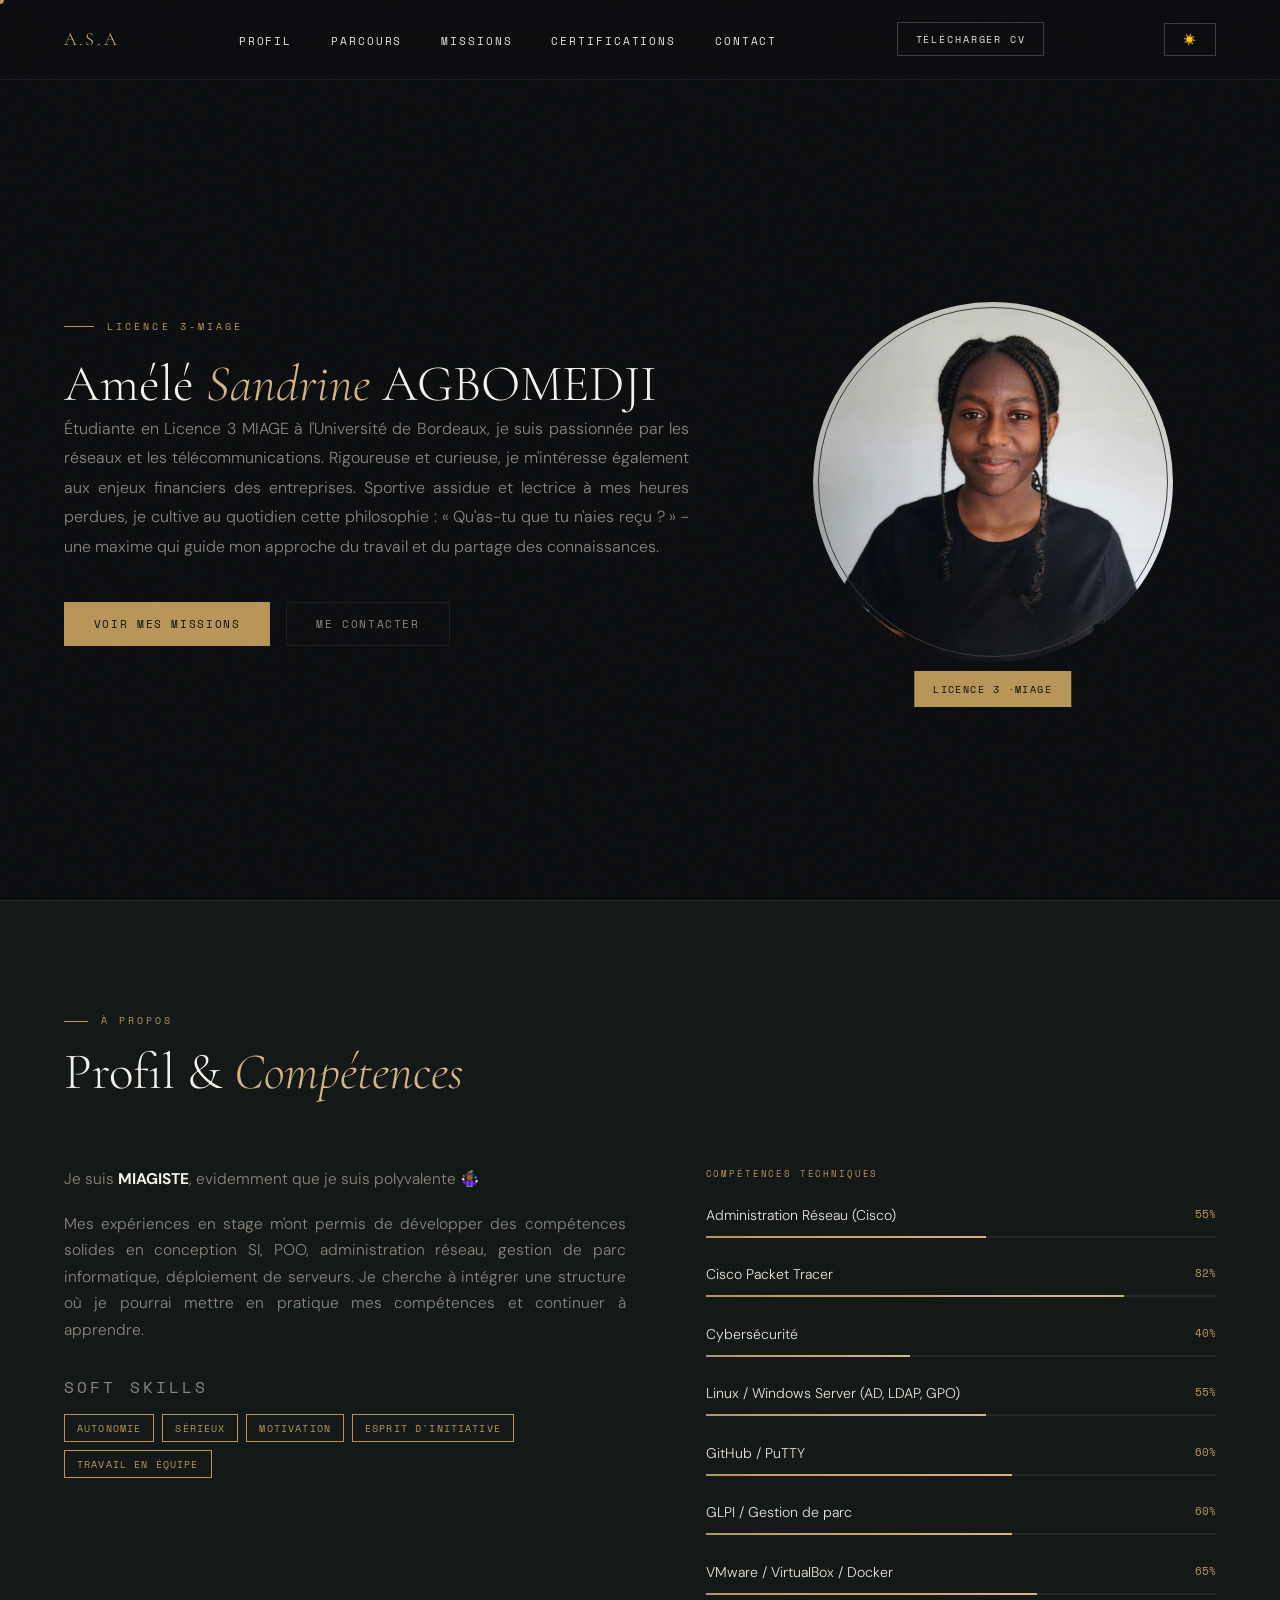
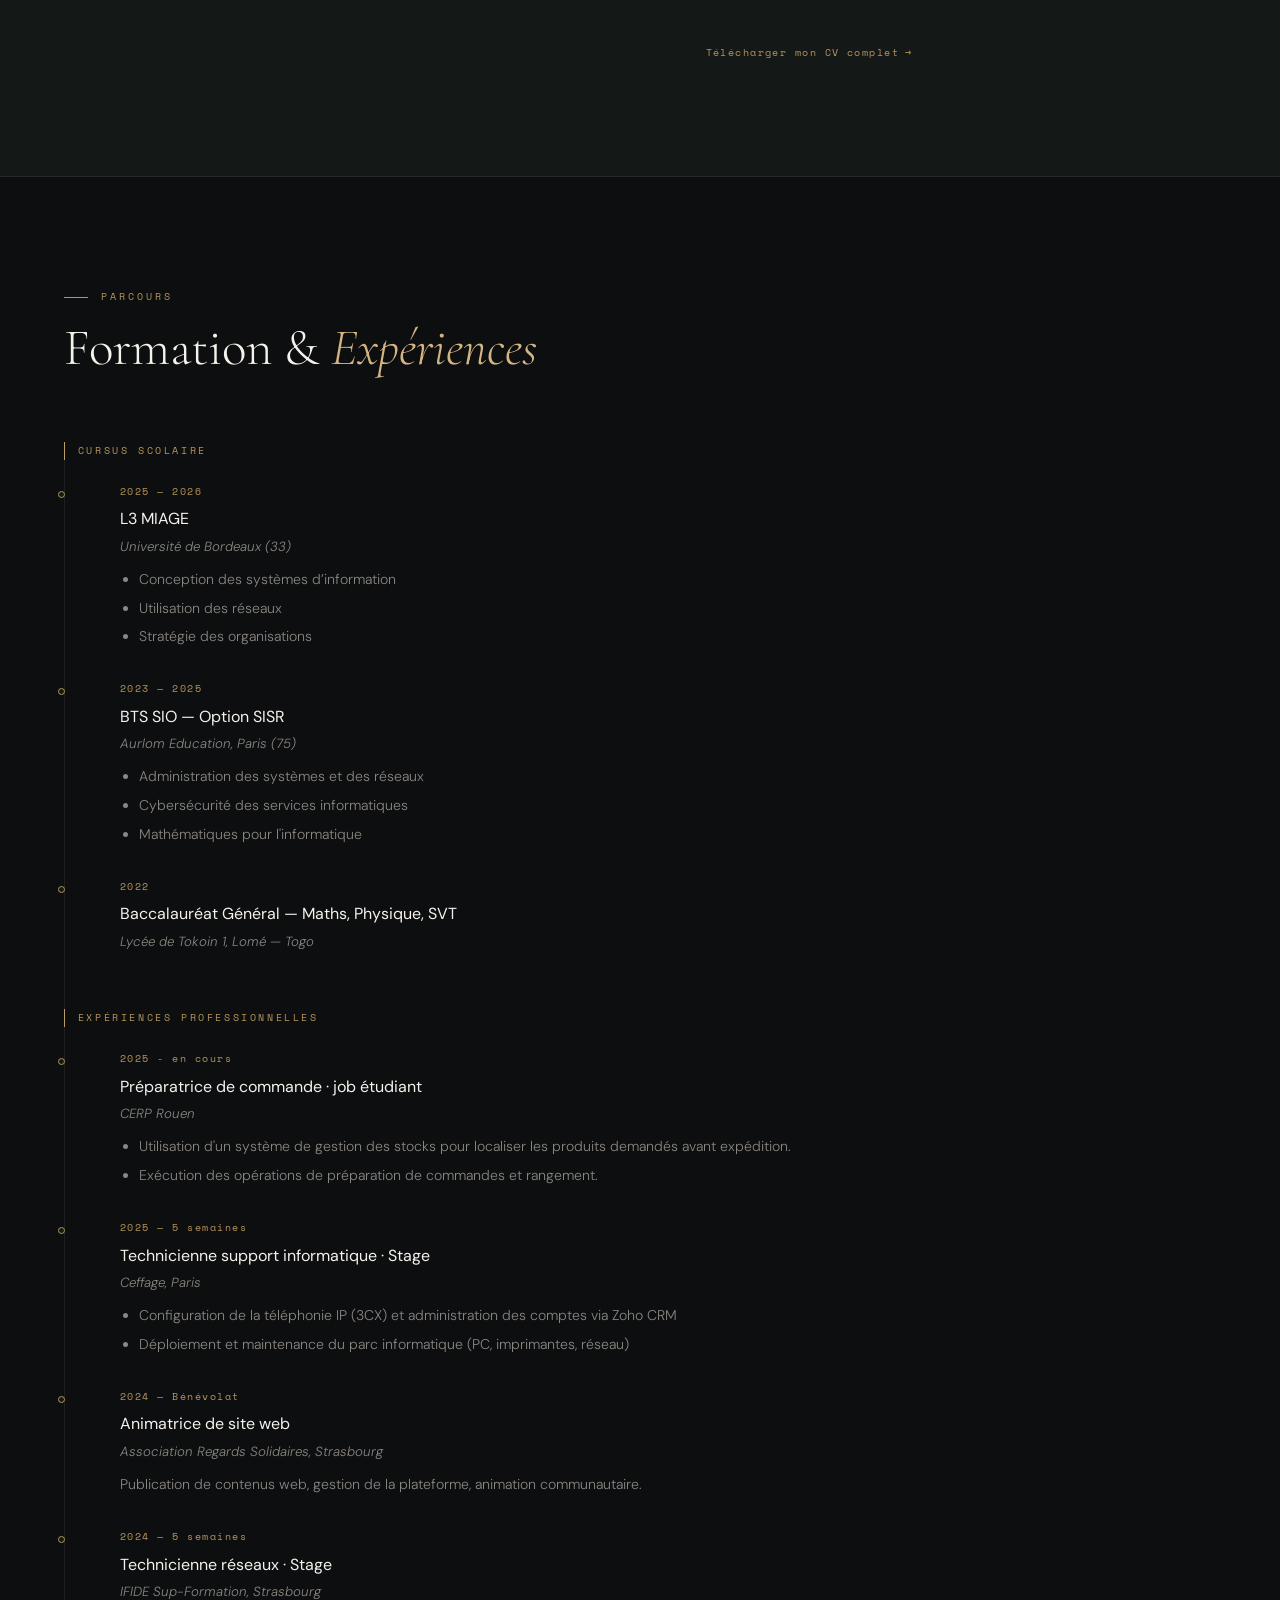
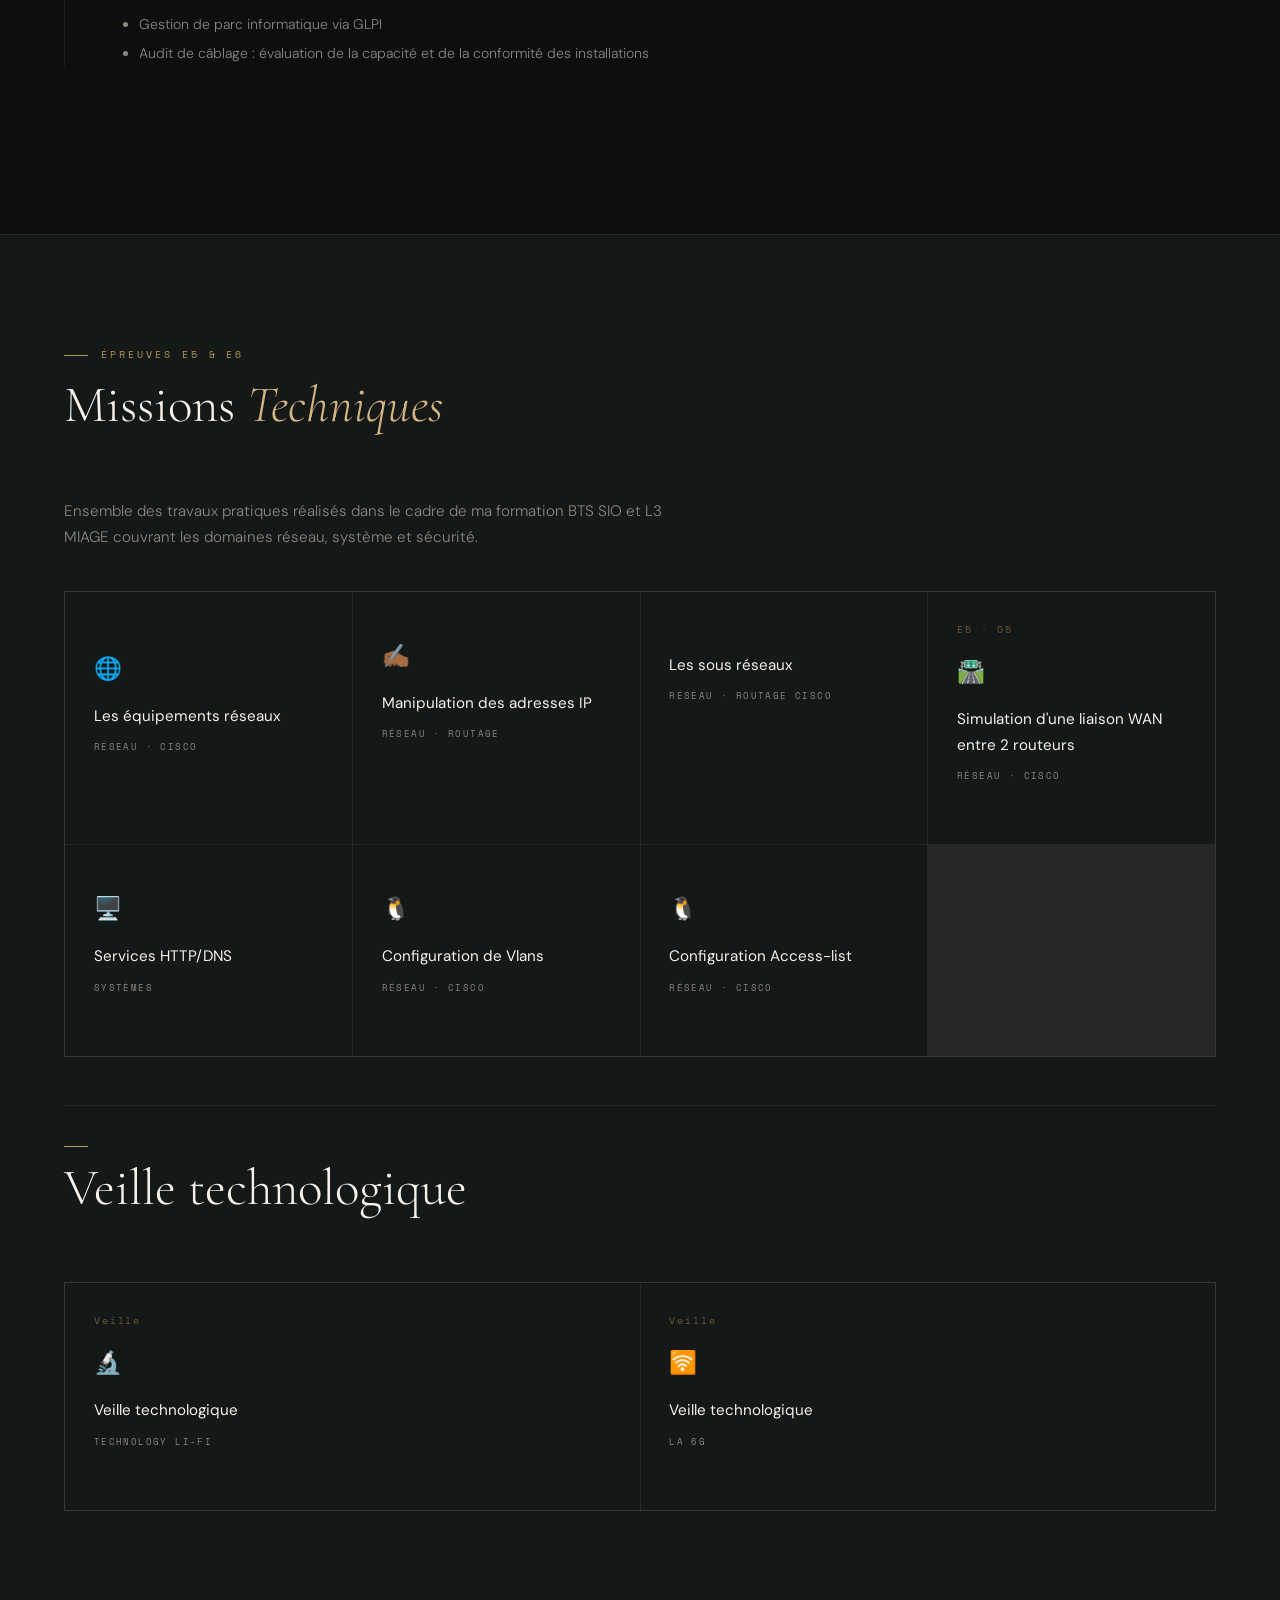
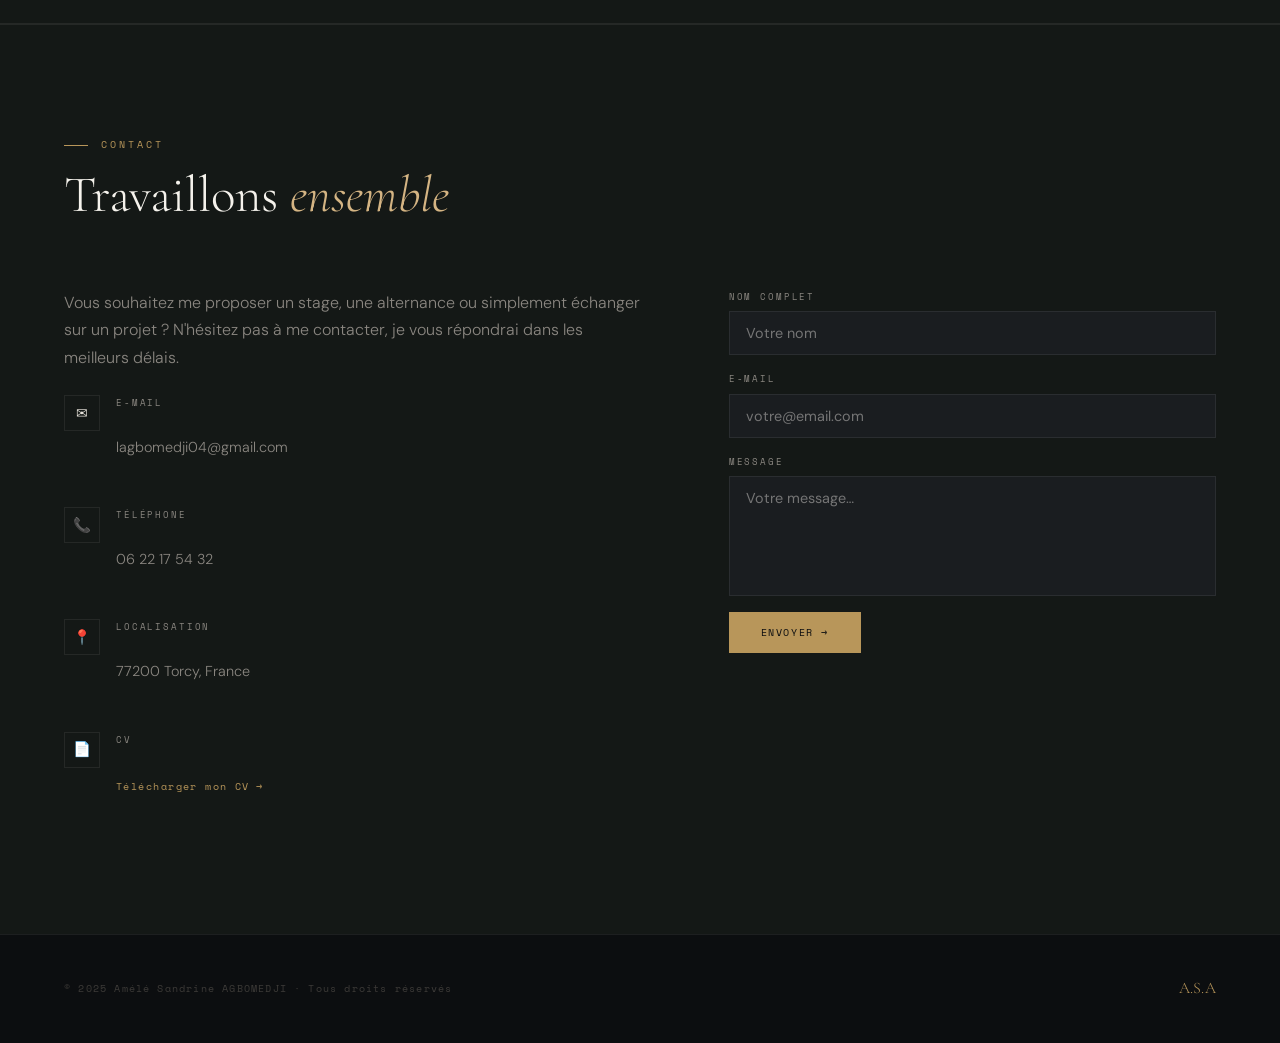
==== index.html @ 653a9ec5 "c'est presque prêt" ====
<!DOCTYPE html>
<html lang="fr">
<head>
  <meta charset="UTF-8" />
  <meta name="viewport" content="width=device-width, initial-scale=1.0"/>
  <title>Amélé Sandrine AGBOMEDJI — Portfolio Licence 3</title>
  <link rel="preconnect" href="https://fonts.googleapis.com">
  <link href="https://fonts.googleapis.com/css2?family=Cormorant+Garamond:ital,wght@0,300;0,400;0,600;1,300&family=DM+Sans:wght@300;400;500&family=Space+Mono:wght@400;700&display=swap" rel="stylesheet">
  <link rel="stylesheet" href="Portfolio Sandrine.css" />
</head>
<body>
  <div class="bg-noise"></div>
  <div class="cursor" id="cursor"></div>

  <nav>
    <a href="#hero" class="nav-logo">A.S.A</a>
    <ul class="nav-links">
      <li><a href="#about">Profil</a></li>
      <li><a href="#parcours">Parcours</a></li>
      <li><a href="#missions">Missions</a></li>
      <li><a href="#certifications">Certifications</a></li>
      <li><a href="#contact">Contact</a></li>
    </ul>
    <a href="cv.pdf" class="nav-cv" target="_blank">Télécharger CV</a>
    <button class="theme-toggle" id="themeToggle" aria-label="Changer de thème">☀️</button>
    <button class="hamburger" id="hamburger" aria-label="Menu">
      <span></span><span></span><span></span>
    </button>
  </nav>

  <div class="mobile-nav" id="mobileNav">
    <a href="#about" onclick="closeMobile()">Profil</a>
    <a href="#parcours" onclick="closeMobile()">Parcours</a>
    <a href="#missions" onclick="closeMobile()">Missions</a>
    <a href="#certifications" onclick="closeMobile()">Certifications</a>
    <a href="#contact" onclick="closeMobile()">Contact</a>
    <a href="cv.pdf" target="_blank">CV ↗</a>
  </div>

  <section id="hero">
    <div class="hero-grid">
      <div>
        <p class="hero-eyebrow">Licence 3-MIAGE</p>
        <h2>Amélé <em> Sandrine </em> AGBOMEDJI</h2>
        <p class="hero-desc">
          Étudiante en Licence 3 MIAGE à l'Université de Bordeaux, je suis passionnée par les réseaux et les télécommunications. Rigoureuse et curieuse, je m'intéresse également aux enjeux financiers des entreprises. Sportive assidue et lectrice à mes heures perdues, je cultive au quotidien cette philosophie : « Qu'as-tu que tu n'aies reçu ? » - une maxime qui guide mon approche du travail et du partage des connaissances.
        <div class="hero-ctas">
          <a href="#missions" class="btn-primary">Voir mes missions</a>
          <a href="#contact" class="btn-outline">Me contacter</a>
        </div>
      </div>
      <div class="hero-visual">
        <div class="hero-avatar-wrap">
          <div class="hero-avatar-border"></div>
          <div class="hero-avatar-bg">
            <img src="images\ph_S.jpg" alt="Sandrine AGBOMEDJI"
              style="width:100%;height:100%;object-fit:cover;object-position:center;position:absolute;inset: 0px;"
              onerror="this.style.display='none'" />
            <span class="initials-large"> </span>
          </div>
          <span class="hero-badge">Licence 3 ·MIAGE</span>
        </div>
        <div class="hero-deco"></div>
      </div>
    </div>
  </section>

  <section id="about">
    <div class="section-inner">
      <div class="section-header reveal">
        <p class="section-tag">À propos</p>
        <h2>Profil &amp; <em>Compétences</em></h2>
      </div>
      <div class="about-grid">
        <div class="about-text reveal">
          <p>Je suis <strong style="color:var(--white)">MIAGISTE</strong>, evidemment que je suis polyvalente 🤹🏾‍♀️</p>
          <p>Mes expériences en stage m'ont permis de développer des compétences solides en conception SI, POO, administration réseau, gestion de parc informatique, déploiement de serveurs. Je cherche à intégrer une structure où je pourrai mettre en pratique mes compétences et continuer à apprendre.</p>


          <div style="margin-top:2rem;">
            <p class="info-label" style="margin-bottom:.8rem;">Soft Skills</p>
            <div style="display:flex;flex-wrap:wrap;gap:.5rem;">
              <span class="skill-badge">Autonomie</span>
              <span class="skill-badge">Sérieux</span>
              <span class="skill-badge">Motivation</span>
              <span class="skill-badge">Esprit d'initiative</span>
              <span class="skill-badge">Travail en équipe</span>
            </div>
          </div>
        </div>

        <div class="skills-col reveal reveal-delay-2">
          <p class="info-label" style="margin-bottom:1.4rem;">Compétences techniques</p>
          <div class="skill-item">
            <div class="skill-header"><span class="skill-name">Administration Réseau (Cisco)</span><span class="skill-pct">55%</span></div>
            <div class="skill-bar"><div class="skill-fill" data-width="55"></div></div>
          </div>
          <div class="skill-item">
            <div class="skill-header"><span class="skill-name">Cisco Packet Tracer</span><span class="skill-pct">82%</span></div>
            <div class="skill-bar"><div class="skill-fill" data-width="82"></div></div>
          </div>
          <div class="skill-item">
            <div class="skill-header"><span class="skill-name">Cybersécurité</span><span class="skill-pct">40%</span></div>
            <div class="skill-bar"><div class="skill-fill" data-width="40"></div></div>
          </div>
          <div class="skill-item">
            <div class="skill-header"><span class="skill-name">Linux / Windows Server (AD, LDAP, GPO)</span><span class="skill-pct">55%</span></div>
            <div class="skill-bar"><div class="skill-fill" data-width="55"></div></div>
          </div>
          <div class="skill-item">
            <div class="skill-header"><span class="skill-name">GitHub / PuTTY</span><span class="skill-pct">60%</span></div>
            <div class="skill-bar"><div class="skill-fill" data-width="60"></div></div>
          </div>
          <div class="skill-item">
            <div class="skill-header"><span class="skill-name">GLPI / Gestion de parc</span><span class="skill-pct">60%</span></div>
            <div class="skill-bar"><div class="skill-fill" data-width="60"></div></div>
          </div>          
          <div class="skill-item">
            <div class="skill-header"><span class="skill-name">VMware / VirtualBox / Docker</span><span class="skill-pct">65%</span></div>
            <div class="skill-bar"><div class="skill-fill" data-width="65"></div></div>
          </div>
          
          <a href="cv.pdf" class="tl-link" target="_blank" style="margin-top:1.5rem;display:inline-flex;">Télécharger mon CV complet</a>
        </div>
      </div>
    </div>
  </section>

  <section id="parcours">
    <div class="section-inner">
      <div class="section-header reveal">
        <p class="section-tag">Parcours</p>
        <h2>Formation &amp; <em>Expériences</em></h2>
      </div>
      <div class="timeline reveal">
        <div class="timeline-section">
          <p class="timeline-section-title">Cursus scolaire</p>
          <div class="timeline-item">
            <p class="tl-date">2025 — 2026</p>
            <p class="tl-title">L3 MIAGE</p>
            <p class="tl-org">Université de Bordeaux (33)</p>
            <div class="tl-desc"><ul>
              <li>Conception des systèmes d’information</li>
              <li>Utilisation des réseaux</li>
              <li>Stratégie des organisations</li>
            </ul></div>
          </div>

          <div class="timeline-item">
            <p class="tl-date">2023 — 2025</p>
            <p class="tl-title">BTS SIO — Option SISR</p>
            <p class="tl-org">Aurlom Education, Paris (75)</p>
            <div class="tl-desc"><ul>
              <li>Administration des systèmes et des réseaux</li>
              <li>Cybersécurité des services informatiques</li>
              <li>Mathématiques pour l'informatique</li>
            </ul></div>
          </div>
          <div class="timeline-item">
            <p class="tl-date">2022</p>
            <p class="tl-title">Baccalauréat Général — Maths, Physique, SVT</p>
            <p class="tl-org">Lycée de Tokoin 1, Lomé — Togo</p>
          </div>
        </div>
        
        <div class="timeline-section">
          <p class="timeline-section-title">Expériences professionnelles</p>
          <div class="timeline-item">
            <p class="tl-date">2025 - en cours</p>
            <p class="tl-title">Préparatrice de commande · job étudiant</p>
            <p class="tl-org">CERP Rouen</p>
            <div class="tl-desc"><ul>
              <li>Utilisation d'un système de gestion des stocks pour localiser les produits demandés avant expédition.</li>
              <li>Exécution des opérations de préparation de commandes et rangement.</li>
            </ul></div>
          </div>
          <div class="timeline-item">
            <p class="tl-date">2025 — 5 semaines</p>
            <p class="tl-title">Technicienne support informatique · Stage</p>
            <p class="tl-org">Ceffage, Paris</p>
            <div class="tl-desc"><ul>
              <li>Configuration de la téléphonie IP (3CX) et administration des comptes via Zoho CRM</li>
              <li>Déploiement et maintenance du parc informatique (PC, imprimantes, réseau)</li>
            </ul></div>
          </div>
          <div class="timeline-item">
            <p class="tl-date">2024 — Bénévolat</p>
            <p class="tl-title">Animatrice de site web</p>
            <p class="tl-org">Association Regards Solidaires, Strasbourg</p>
            <div class="tl-desc"><p>Publication de contenus web, gestion de la plateforme, animation communautaire.</p></div>
          </div>
          <div class="timeline-item">
            <p class="tl-date">2024 — 5 semaines</p>
            <p class="tl-title">Technicienne réseaux · Stage</p>
            <p class="tl-org">IFIDE Sup-Formation, Strasbourg</p>
            <div class="tl-desc"><ul>
              <li>Gestion de parc informatique via GLPI</li>
              <li>Audit de câblage : évaluation de la capacité et de la conformité des installations</li>
            </ul></div>
          </div>
        </div>
      </div>
    </div>
  </section>

  <section id="missions">
    <div class="section-inner">
      <div class="section-header reveal">
        <p class="section-tag">Épreuves E5 &amp; E6</p>
        <h2>Missions <em>Techniques</em></h2>
      </div>
      <p class="reveal" style="color:var(--text-dim);margin-bottom:2.5rem;max-width:600px;font-size:.95rem;">Ensemble des travaux pratiques réalisés dans le cadre de ma formation BTS SIO et L3 MIAGE couvrant les domaines réseau, système et sécurité.</p>

      <div class="missions-grid missions-projects reveal">

        <a href="fichiers/TDM2.pdf" class="mission-card" target="_blank">
          <p class="mission-icon"><p class="mission-icon">🌐</p>
          <p class="mission-title">Les équipements réseaux</p>
          <p class="mission-tag">Réseau · Cisco</p>
          <p class="mission-arrow">→ Voir le document</p>
        </a>

        <a href="fichiers/TDM3.pdf" class="mission-card" target="_blank">
          <p class="mission-num"></p><p class="mission-icon">✍🏾</p>
          <p class="mission-title">Manipulation des adresses IP</p>
          <p class="mission-tag">Réseau · Routage</p>
          <p class="mission-arrow">→ Voir le document</p>
        </a>

        <a href="fichiers/TDM4.pdf" class="mission-card" target="_blank">
          <p class="mission-num"></p><p class="mission-icon"></p>
          <p class="mission-title">Les sous réseaux</p>
          <p class="mission-tag">Réseau · Routage Cisco</p>
          <p class="mission-arrow">→ Voir le document</p>
        </a>
        
        <a href="fichiers/TDM5-V.pdf" class="mission-card" target="_blank">
          <p class="mission-num">E5 · 05</p><p class="mission-icon">🛣️</p>
          <p class="mission-title">Simulation d'une liaison WAN entre 2 routeurs</p>
          <p class="mission-tag">Réseau · Cisco</p>
          <p class="mission-arrow">→ Voir le document</p>
        </a>

        <a href="fichiers/TDM_6_HTTP_DNS.pdf" class="mission-card" target="_blank">
          <p class="mission-num"></p><p class="mission-icon">🖥️</p>
          <p class="mission-title">Services HTTP/DNS</p>
          <p class="mission-tag">Systèmes</p>
          <p class="mission-arrow">→ Voir le document</p>
        </a>

        <a href="fichiers/TDM8(1).pdf" class="mission-card" target="_blank">
          <p class="mission-num"></p><p class="mission-icon">🐧</p>
          <p class="mission-title">Configuration de Vlans</p>
          <p class="mission-tag">Réseau · Cisco</p>
          <p class="mission-arrow">→ Voir le document</p>
        </a>

        <a href="fichiers/TDM9.pdf" class="mission-card" target="_blank">
          <p class="mission-num"></p><p class="mission-icon">🐧</p>
          <p class="mission-title">Configuration Access-list</Access-list></p>
          <p class="mission-tag">Réseau · Cisco</p>
          <p class="mission-arrow">→ Voir le document</p>
        </a>
      </div>

      <div class="divider" style="margin-top:3rem;"></div> 
      <div class="section-header reveal" style="margin-top:2.5rem;">
        <p class="section-tag"></p>
        <h2>Veille technologique <em></em></h2>
      </div>
      <div class="missions-grid veille-grid reveal">
        <a href="https://deb02sandra.github.io/Portfolio-de-Sandrine/documents/Blue Modern Futuristic Technology Presentation (1).pdf" class="mission-card" target="_blank">
          <p class="mission-num">Veille</p><p class="mission-icon">🔬</p>
          <p class="mission-title">Veille technologique</p>
          <p class="mission-tag">Technology LI-FI</p>
          <p class="mission-arrow">→ Voir le document</p>
        </a>

        <a href="fichiers/Présentation-3.pdf" class="mission-card" target="_blank">
          <p class="mission-num">Veille</p><p class="mission-icon">🛜</p>
          <p class="mission-title">Veille technologique</p>
          <p class="mission-tag">La 6G</p>
          <p class="mission-arrow">→ Voir le document</p>
        </a>
      </div>
    </div>
  </section>

  

  <section id="contact">
    <div class="section-inner">
      <div class="section-header reveal">
        <p class="section-tag">Contact</p>
        <h2>Travaillons <em>ensemble</em></h2>
      </div>
      <div class="contact-grid">
        <div class="contact-text reveal">
          <p>Vous souhaitez me proposer un stage, une alternance ou simplement échanger sur un projet ? N'hésitez pas à me contacter, je vous répondrai dans les meilleurs délais.</p>
          <div class="contact-item">
            <div class="contact-icon">✉</div>
            <div>
              <p class="contact-detail-label">E-mail</p>
              <p class="contact-detail-value">lagbomedji04@gmail.com</p>
            </div>
          </div>
          <div class="contact-item">
            <div class="contact-icon">📞</div>
            <div>
              <p class="contact-detail-label">Téléphone</p>
              <p class="contact-detail-value">06 22 17 54 32</p>
            </div>
          </div>
          <div class="contact-item">
            <div class="contact-icon">📍</div>
            <div>
              <p class="contact-detail-label">Localisation</p>
              <p class="contact-detail-value">77200 Torcy, France</p>
            </div>
          </div>
          <div class="contact-item">
            <div class="contact-icon">📄</div>
            <div>
              <p class="contact-detail-label">CV</p>
              <a href="cv.pdf" target="_blank" class="tl-link" style="margin-top:0;">Télécharger mon CV</a>
            </div>
          </div>
        </div>
        <div class="reveal reveal-delay-2">
          <form class="contact-form" onsubmit="handleSubmit(event)">
            <div class="form-group">
              <label class="form-label" for="nom">Nom complet</label>
              <input type="text" id="nom" class="form-input" placeholder="Votre nom" required />
            </div>
            <div class="form-group">
              <label class="form-label" for="email">E-mail</label>
              <input type="email" id="email" class="form-input" placeholder="votre@email.com" required />
            </div>
            <div class="form-group">
              <label class="form-label" for="msg">Message</label>
              <textarea id="msg" class="form-textarea" placeholder="Votre message…" required></textarea>
            </div>
            <button type="submit" class="btn-send">Envoyer →</button>
            <p id="form-success" style="display:none;color:var(--accent);font-family:'Space Mono',monospace;font-size:.7rem;letter-spacing:.1em;margin-top:.5rem;">✓ Message envoyé avec succès</p>
          </form>
        </div>
      </div>
    </div>
  </section>

  <footer>
    <p class="footer-copy">© 2025 Amélé Sandrine AGBOMEDJI · Tous droits réservés</p>
    <p class="footer-logo">A.S.A</p>
  </footer>

  <script src="Portfolio Sandrine.js"></script>
</body>
</html>
---- Portfolio Sandrine.css ----
*, *::before, *::after { box-sizing: border-box; margin: 0; padding: 0; }

:root {
  --bg: #0c0e10;
  --surface: #141816;
  --surface2: #1a1d20;
  --border: rgba(255,255,255,0.07);
  --accent: #b8965a;
  --accent2: #d4b483;
  --text: #e8e4dc;
  --text-dim: #8a8680;
  --text-faint: #3d3b38;
  --white: #f5f2ec;
}

.light-theme {
  --bg: #f5f2ec;
  --surface: #ffffff;
  --surface2: #f9f7f2;
  --border: rgba(0,0,0,0.07);
  --accent: #b8965a;
  --accent2: #d4b483;
  --text: #0c0e10;
  --text-dim: #3d3b38;
  --text-faint: #8a8680;
  --white: #0c0e10;
}

html { scroll-behavior: smooth; font-size: clamp(14px, 2vw, 16px); }

body {
  background: var(--bg);
  color: var(--text);
  font-family: 'DM Sans', sans-serif;
  font-weight: 300;
  line-height: 1.7;
  overflow-x: hidden;
}

.cursor {
  width: 8px; height: 8px;
  background: var(--accent);
  border-radius: 50%;
  position: fixed; top: 0; left: 0;
  pointer-events: none;
  z-index: 9999;
  transition: transform .15s ease;
  transform: translate(-50%,-50%);
}

nav {
  position: fixed; top: 0; left: 0; right: 0;
  z-index: 1000;
  display: flex; align-items: center; justify-content: space-between;
  padding: 1.4rem 4rem;
  background: rgba(12,14,16,0.85);
  backdrop-filter: blur(20px);
  border-bottom: 1px solid var(--border);
}
.nav-logo {
  font-family: 'Cormorant Garamond', serif;
  font-size: 1.15rem;
  font-weight: 300;
  letter-spacing: .12em;
  color: var(--accent2);
  text-decoration: none;
}
.nav-links { display: flex; gap: 2.4rem; list-style: none; }
.nav-links a {
  font-family: 'Space Mono', monospace;
  font-size: .68rem;
  letter-spacing: .18em;
  text-transform: uppercase;
  color: #e8e4dc;
  text-decoration: none;
  transition: color .25s;
  position: relative;
  font-weight: 500;
}
.nav-links a::after {
  content: '';
  position: absolute; bottom: -4px; left: 0; right: 0;
  height: 1px; background: var(--accent);
  transform: scaleX(0); transform-origin: left;
  transition: transform .3s ease;
}
.nav-links a:hover { color: var(--accent2); }
.nav-links a:hover::after { transform: scaleX(1); }
.nav-cv {
  font-family: 'Space Mono', monospace;
  font-size: .65rem;
  letter-spacing: .18em;
  text-transform: uppercase;
  color: #e8e4dc;
  border: 1px solid rgba(255,255,255,0.2);
  padding: .45rem 1.1rem;
  text-decoration: none;
  transition: background .25s, color .25s;
}

/* Pour chaque conteneur d'image */
.image-container {
    width: 300px;  /* ou la dimension que tu souhaites */
    height: 200px; /* même largeur/hauteur pour toutes */
    overflow: hidden;
    position: relative;
}

.image-container img {
    width: 100%;
    height: 100%;
    object-fit: cover; /* ou contain selon l'effet désiré */
    object-position: center;
}
.nav-cv:hover { background: var(--accent); color: var(--bg); }
.theme-toggle {
  background: none;
  border: 1px solid rgba(255,255,255,0.2);
  color: #e8e4dc;
  padding: .45rem 1.1rem;
  font-family: 'Space Mono', monospace;
  font-size: .65rem;
  letter-spacing: .18em;
  text-transform: uppercase;
  cursor: pointer;
  transition: background .25s, color .25s;
}
.theme-toggle:hover { background: var(--accent); color: var(--bg); }
.hamburger { display: none; flex-direction: column; gap: 5px; cursor: pointer; background: none; border: none; }
.hamburger span { width: 24px; height: 1px; background: var(--text); display: block; transition: .3s; }

#hero {
  min-height: 100vh;
  display: flex; align-items: center;
  padding: 9rem 4rem 5rem;
  position: relative;
  overflow: hidden;
}
.hero-grid {
  display: grid;
  grid-template-columns: minmax(0,1.4fr) minmax(0,1fr);
  gap: 5rem;
  align-items: center;
  max-width: 1200px; margin: 0 auto; width: 100%;
}
.hero-eyebrow {
  font-family: 'Space Mono', monospace;
  font-size: .65rem;
  letter-spacing: .3em;
  color: var(--accent);
  text-transform: uppercase;
  margin-bottom: 1.2rem;
  display: flex; align-items: center; gap: .8rem;
}
.hero-eyebrow::before { content: ''; width: 30px; height: 1px; background: var(--accent); }
h1 {
  font-family: 'Cormorant Garamond', serif;
  font-size: clamp(3rem, 6vw, 5.5rem);
  font-weight: 300;
  line-height: 1.08;
  letter-spacing: -.01em;
  color: var(--white);
  margin-bottom: 1.5rem;
}
h1 em { font-style: italic; color: var(--accent2); }
.hero-desc {
  font-size: 1rem;
  color: var(--text-dim);
  line-height: 1.85;
  margin-bottom: 2.5rem;
  text-align: justify;
}
.hero-ctas { display: flex; gap: 1rem; flex-wrap: wrap; }
.btn-primary {
  background: var(--accent);
  color: var(--bg);
  padding: .75rem 1.8rem;
  font-family: 'Space Mono', monospace;
  font-size: .68rem;
  letter-spacing: .15em;
  text-transform: uppercase;
  text-decoration: none;
  border: 1px solid var(--accent);
  transition: .25s;
}
.btn-primary:hover { background: transparent; color: var(--accent); }
.btn-outline {
  background: transparent;
  color: var(--text-dim);
  padding: .75rem 1.8rem;
  font-family: 'Space Mono', monospace;
  font-size: .68rem;
  letter-spacing: .15em;
  text-transform: uppercase;
  text-decoration: none;
  border: 1px solid var(--border);
  transition: .25s;
}
.btn-outline:hover { border-color: var(--text-dim); color: var(--text); }
.hero-visual {
  display: flex; align-items: center; justify-content: center;
  position: relative;
}
.hero-avatar-wrap {
  width: 360px; height: 360px;
  position: relative;
}
.hero-avatar-bg {
  position: absolute; inset: 0;
  background: linear-gradient(135deg, var(--surface) 0%, var(--surface2) 100%);
  display: flex; align-items: center; justify-content: center;
  overflow: hidden;
  border-radius: 50%;
}
.initials-large {
  font-family: 'Cormorant Garamond', serif;
  font-size: 7rem;
  font-weight: 300;
  color: var(--accent);
  opacity: .18;
  letter-spacing: -.05em;
}
.hero-badge {
  position: absolute;
  bottom: -2.8rem; left: 50%;
  transform: translateX(-50%);
  background: var(--accent);
  color: var(--bg);
  font-family: 'Space Mono', monospace;
  font-size: .6rem;
  letter-spacing: .15em;
  text-transform: uppercase;
  padding: .6rem 1.2rem;
  white-space: nowrap;
}
.hero-deco {
  position: absolute;
  width: 350px; height: 350px;
  border: 1px solid var(--text-faint);
  border-radius: 50%;
  top: 50%; left: 50%;
  transform: translate(-50%,-50%);
  animation: spin 30s linear infinite;
  pointer-events: none;
}
@keyframes spin { to { transform: translate(-50%,-50%) rotate(360deg); } }

.bg-noise {
  position: fixed; inset: 0;
  pointer-events: none; z-index: -1;
  background-image: url("data:image/svg+xml,%3Csvg viewBox='0 0 256 256' xmlns='http://www.w3.org/2000/svg'%3E%3Cfilter id='n'%3E%3CfeTurbulence type='fractalNoise' baseFrequency='0.75' numOctaves='4' stitchTiles='stitch'/%3E%3C/filter%3E%3Crect width='100%25' height='100%25' filter='url(%23n)' opacity='0.03'/%3E%3C/svg%3E");
  opacity: .4;
}

section { padding: 7rem 4rem; }
.section-inner { max-width: 1200px; margin: 0 auto; }
.section-header { margin-bottom: 4rem; }
.section-tag {
  font-family: 'Space Mono', monospace;
  font-size: .62rem;
  letter-spacing: .3em;
  color: var(--accent);
  text-transform: uppercase;
  margin-bottom: .8rem;
  display: flex; align-items: center; gap: .8rem;
}
.section-tag::before { content: ''; width: 24px; height: 1px; background: var(--accent); }
h2 {
  font-family: 'Cormorant Garamond', serif;
  font-size: clamp(2rem, 4vw, 3.2rem);
  font-weight: 300;
  color: var(--white);
  line-height: 1.15;
}
h2 em { font-style: italic; color: var(--accent2); }

#about { background: var(--surface); border-top: 1px solid var(--border); border-bottom: 1px solid var(--border); }
.about-grid { display: grid; grid-template-columns: 1.1fr 1fr; gap: 5rem; align-items: start; }
.about-text p { color: var(--text-dim); margin-bottom: 1.2rem; font-size: .97rem; text-align: justify; }
.about-infos { display: grid; grid-template-columns: 1fr 1fr; gap: .6rem; margin-top: 2rem; }
.info-item { padding: 1rem; border: 1px solid var(--border); }
.info-label {
  font-family: 'Space Mono', monospace;
  font-size: .58rem; letter-spacing: .2em;
  color: var(--accent); text-transform: uppercase;
  margin-bottom: .3rem;
}
.info-value { font-size: .88rem; color: var(--text); }
.skill-item { margin-bottom: 1.6rem; }
.skill-header { display: flex; justify-content: space-between; margin-bottom: .5rem; }
.skill-name { font-size: .88rem; color: var(--text); }
.skill-pct { font-family: 'Space Mono', monospace; font-size: .7rem; color: var(--accent); }
.skill-bar { height: 2px; background: var(--border); }
.skill-fill {
  height: 100%; background: linear-gradient(90deg, var(--accent), var(--accent2));
  width: 0; transition: width 1.2s cubic-bezier(.4,0,.2,1);
}

.timeline { position: relative; padding-left: 2rem; }
.timeline::before {
  content: ''; position: absolute; left: 0; top: 0; bottom: 0;
  width: 1px; background: var(--border);
}
.timeline-section { margin-bottom: 3.5rem; }
.timeline-section-title {
  font-family: 'Space Mono', monospace;
  font-size: .65rem; letter-spacing: .25em;
  color: var(--accent); text-transform: uppercase;
  margin-bottom: 1.5rem; margin-left: -2rem;
  padding-left: .8rem; border-left: 1px solid var(--accent);
}
.timeline-item { position: relative; margin-bottom: 2rem; padding-left: 1.5rem; }
.timeline-item::before {
  content: ''; position: absolute; left: -2.35rem; top: .45rem;
  width: 7px; height: 7px;
  background: var(--surface); border: 1px solid var(--accent);
  border-radius: 50%;
}
.tl-date {
  font-family: 'Space Mono', monospace;
  font-size: .62rem; letter-spacing: .15em;
  color: var(--accent); margin-bottom: .3rem;
}
.tl-title { font-size: 1rem; color: var(--white); margin-bottom: .2rem; font-weight: 400; }
.tl-org { font-size: .83rem; color: var(--text-dim); margin-bottom: .6rem; font-style: italic; }
.tl-desc { font-size: .88rem; color: var(--text-dim); }
.tl-desc ul { padding-left: 1.2rem; }
.tl-desc li { margin-bottom: .3rem; }
.tl-link {
  display: inline-flex; align-items: center; gap: .4rem;
  font-family: 'Space Mono', monospace;
  font-size: .6rem; letter-spacing: .15em;
  color: var(--accent); text-decoration: none;
  border-bottom: 1px solid transparent;
  transition: border-color .2s;
  margin-top: .5rem;
}
.tl-link:hover { border-color: var(--accent); }
.tl-link::after { content: '→'; }

#missions { background: var(--surface); border-top: 1px solid var(--border); border-bottom: 1px solid var(--border); }
.missions-grid {
  display: grid;
  grid-template-columns: repeat(auto-fill, minmax(260px, 1fr));
  gap: 1px;
  background: var(--border);
  border: 1px solid var(--border);
}
.missions-projects {
  grid-template-columns: repeat(4, 1fr);
}
.veille-grid {
  grid-template-columns: repeat(2, 1fr);
}
.mission-card {
  background: var(--surface);
  padding: 1.8rem;
  display: flex; flex-direction: column; gap: .6rem;
  transition: background .25s;
  text-decoration: none;
  color: inherit;
}
.mission-card:hover { background: var(--surface2); }
.mission-num {
  font-family: 'Space Mono', monospace;
  font-size: .6rem; letter-spacing: .2em;
  color: var(--accent); opacity: .5;
}
.mission-icon { font-size: 1.4rem; margin: .4rem 0; }
.mission-title { font-size: .95rem; color: var(--white); font-weight: 400; }
.mission-tag {
  font-family: 'Space Mono', monospace;
  font-size: .58rem; letter-spacing: .15em;
  color: var(--text-dim); text-transform: uppercase;
}
.mission-arrow {
  margin-top: auto;
  font-size: .8rem; color: var(--accent);
  opacity: 0; transform: translateX(-6px);
  transition: .25s;
}
.mission-card:hover .mission-arrow { opacity: 1; transform: translateX(0); }

.certifs-grid {
  display: grid;
  grid-template-columns: repeat(auto-fill, minmax(300px, 1fr));
  gap: 1.5rem;
}
.certif-card {
  border: 1px solid var(--border);
  background: var(--surface);
  padding: 1.8rem;
  display: flex; flex-direction: column; gap: .8rem;
  transition: border-color .25s, transform .25s;
  text-decoration: none; color: inherit;
}
.certif-card:hover { border-color: var(--accent); transform: translateY(-4px); }
.certif-issuer {
  font-family: 'Space Mono', monospace;
  font-size: .6rem; letter-spacing: .2em;
  color: var(--accent); text-transform: uppercase;
}
.certif-name { font-size: 1rem; color: var(--white); font-weight: 400; line-height: 1.35; }
.certif-cta {
  margin-top: .5rem;
  font-family: 'Space Mono', monospace;
  font-size: .6rem; letter-spacing: .15em;
  color: var(--text-dim);
  display: flex; align-items: center; gap: .5rem;
}
.certif-cta::after { content: '↗'; color: var(--accent); }

#contact { background: var(--surface); border-top: 1px solid var(--border); }
.contact-grid { display: grid; grid-template-columns: 1.2fr 1fr; gap: 5rem; }
.contact-text p { color: var(--text-dim); margin-bottom: 1.5rem; }
.contact-item { display: flex; align-items: flex-start; gap: 1rem; margin-bottom: 1.5rem; }
.contact-icon {
  width: 36px; height: 36px;
  border: 1px solid var(--border);
  display: flex; align-items: center; justify-content: center;
  flex-shrink: 0; font-size: .9rem;
}
.contact-detail-label {
  font-family: 'Space Mono', monospace;
  font-size: .58rem; letter-spacing: .2em;
  color: var(--accent); text-transform: uppercase; margin-bottom: .2rem;
}
.contact-detail-value { font-size: .9rem; color: var(--text); }
.contact-form { display: flex; flex-direction: column; gap: 1rem; }
.form-group { display: flex; flex-direction: column; gap: .4rem; }
.form-label {
  font-family: 'Space Mono', monospace;
  font-size: .58rem; letter-spacing: .2em;
  color: var(--text-dim); text-transform: uppercase;
}
.form-input, .form-textarea {
  background: var(--surface2);
  border: 1px solid var(--border);
  padding: .75rem 1rem;
  color: var(--text);
  font-family: 'DM Sans', sans-serif;
  font-size: .9rem;
  outline: none;
  transition: border-color .25s;
  resize: none;
}
.form-input:focus, .form-textarea:focus { border-color: var(--accent); }
.form-textarea { height: 120px; }
.btn-send {
  background: var(--accent); color: var(--bg);
  padding: .8rem 2rem;
  font-family: 'Space Mono', monospace;
  font-size: .65rem; letter-spacing: .15em;
  text-transform: uppercase;
  border: none; cursor: pointer;
  transition: .25s; width: fit-content;
}
.btn-send:hover { background: var(--accent2); }


footer {
  padding: 2.5rem 4rem;
  display: flex; align-items: center; justify-content: space-between;
  border-top: 1px solid var(--border);
}
.footer-copy {
  font-family: 'Space Mono', monospace;
  font-size: .62rem; letter-spacing: .12em;
  color: var(--text-faint);
}
.footer-logo {
  font-family: 'Cormorant Garamond', serif;
  font-size: 1rem; color: var(--accent);
}

.divider { height: 1px; background: var(--border); margin: 2.5rem 0; }

.reveal { opacity: 0; transform: translateY(28px); transition: opacity .7s ease, transform .7s ease; }
.reveal.visible { opacity: 1; transform: translateY(0); }
.reveal-delay-1 { transition-delay: .1s; }
.reveal-delay-2 { transition-delay: .2s; }
.reveal-delay-3 { transition-delay: .3s; }

.mobile-nav {
  position: fixed; inset: 0; background: var(--bg);
  z-index: 998;
  display: flex; flex-direction: column; align-items: center; justify-content: center;
  gap: 2rem;
  transform: translateX(100%);
  transition: transform .35s ease;
}
.mobile-nav.open { transform: translateX(0); }
.mobile-nav a {
  font-family: 'Cormorant Garamond', serif;
  font-size: 2rem; color: var(--text); text-decoration: none;
  font-weight: 300;
}
.mobile-nav a:hover { color: var(--accent2); }

@media (max-width: 1200px) {
  section { padding: 5rem 2rem; }
  .hero-grid { gap: 2.5rem; }
  .contact-grid, .about-grid { gap: 3rem; }
}

@media (max-width: 900px) {
  nav { padding: 1.2rem 1.5rem; }
  .nav-links, .nav-cv { display: none; }
  .hamburger { display: flex; }
  #hero { padding: 7rem 1.5rem 4rem; }
  .hero-grid { grid-template-columns: 1fr; gap: 2rem; }
  .hero-avatar-wrap { width: 280px; height: 280px; }
  .hero-visual { justify-content: flex-start; margin-top: 2rem; }
  section { padding: 4rem 1.5rem; }
  .about-grid, .contact-grid { grid-template-columns: 1fr; gap: 2.5rem; }
  .missions-grid { grid-template-columns: repeat(auto-fill, minmax(240px, 1fr)); }
  .certifs-grid { grid-template-columns: repeat(auto-fill, minmax(250px, 1fr)); }
  footer { padding: 2rem 1.5rem; flex-direction: column; gap: 1rem; text-align: center; }
  h1 { font-size: clamp(2.5rem, 5vw, 4rem); }
  h2 { font-size: clamp(1.6rem, 3vw, 2.5rem); }
}

@media (max-width: 640px) {
  nav { padding: 1rem 1rem; }
  #hero { padding: 6rem 1rem 3rem; }
  .hero-grid { grid-template-columns: 1fr; gap: 1.5rem; }
  .hero-avatar-wrap { width: 240px; height: 240px; margin: 0 auto; }
  .hero-visual { justify-content: center; }
  .hero-eyebrow { font-size: .6rem; }
  .hero-desc { max-width: 100%; font-size: .95rem; }
  .hero-ctas { flex-direction: column; }
  .hero-ctas a { width: 100%; text-align: center; }
  section { padding: 3rem 1rem; }
  .section-header { margin-bottom: 2rem; }
  h1 { font-size: clamp(2rem, 4vw, 3rem); }
  h2 { font-size: clamp(1.4rem, 2.5vw, 2rem); }
  .about-grid, .contact-grid { gap: 2rem; }
  .missions-grid { grid-template-columns: repeat(auto-fill, minmax(180px, 1fr)); gap: 0.5px; }
  .mission-card { padding: 1.2rem; }
  .certifs-grid { grid-template-columns: 1fr; }
  .timeline { padding-left: 1.5rem; }
  .contact-form { gap: 0.8rem; }
  .form-input, .form-textarea { font-size: .85rem; padding: .6rem .8rem; }
  footer { padding: 1.5rem 1rem; font-size: .85rem; }
  .skill-item { margin-bottom: 1.2rem; }
}

@media (max-width: 480px) {
  nav { padding: .8rem; flex-wrap: wrap; }
  .nav-logo { font-size: 1rem; }
  #hero { padding: 5rem 0.8rem 2rem; min-height: auto; }
  .hero-grid { gap: 1rem; }
  .hero-avatar-wrap { width: 200px; height: 200px; }
  .hero-eyebrow { font-size: .55rem; gap: .4rem; }
  .hero-eyebrow::before { width: 20px; }
  .hero-desc { font-size: .9rem; margin-bottom: 1.5rem; }
  .btn-primary, .btn-outline { padding: .6rem 1.2rem; font-size: .6rem; }
  section { padding: 2.5rem 0.8rem; }
  .section-tag { font-size: .55rem; }
  h1 { font-size: 1.8rem; line-height: 1.1; margin-bottom: 1rem; }
  h2 { font-size: 1.3rem; margin-bottom: 1.5rem; }
  .about-grid { gap: 1.5rem; }
  .missions-grid { grid-template-columns: 1fr; gap: 0.5px; }
  .mission-card { padding: 1rem; }
  .mission-icon { font-size: 1.2rem; }
  .certifs-grid { grid-template-columns: 1fr; }
  .certif-card { padding: 1.2rem; }
  .contact-item { gap: .8rem; }
  .contact-icon { width: 32px; height: 32px; font-size: .8rem; }
  .contact-form { gap: .6rem; }
  .form-group { gap: .3rem; }
  .form-label { font-size: .55rem; }
  .form-input, .form-textarea { font-size: .8rem; padding: .5rem .6rem; }
  .btn-send { padding: .6rem 1.2rem; font-size: .6rem; }
  footer { padding: 1rem 0.8rem; }
  .footer-copy { font-size: .55rem; }
  .timeline { padding-left: 1rem; }
  .timeline-item { padding-left: 1rem; }
  .timeline-item::before { left: -1.85rem; }
  .tl-date { font-size: .6rem; }
  .tl-title { font-size: .95rem; }
  .skill-badge { font-size: .55rem; padding: .25rem .6rem; }
}

.skill-badge {
  font-family: 'Space Mono', monospace;
  font-size: .6rem;
  letter-spacing: .12em;
  text-transform: uppercase;
  color: var(--accent);
  border: 1px solid var(--accent);
  padding: .3rem .75rem;
  white-space: nowrap;
}
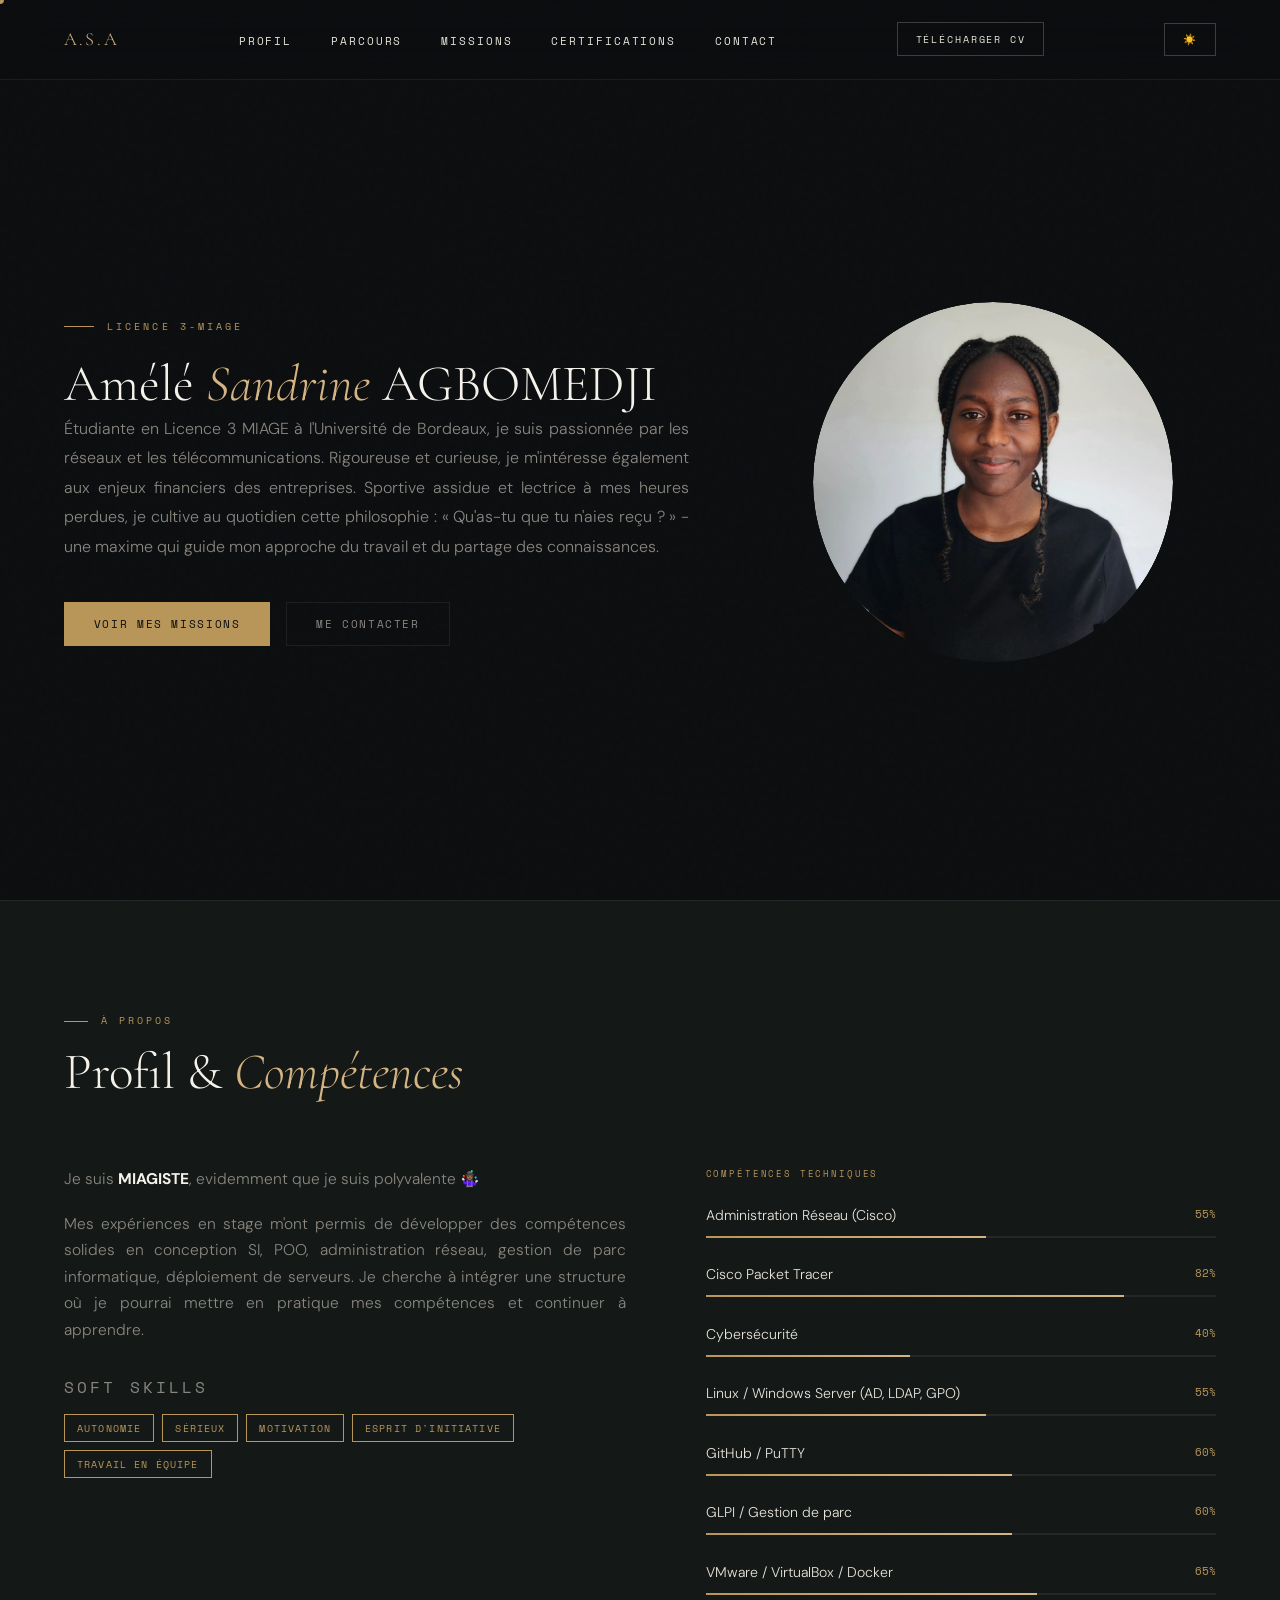
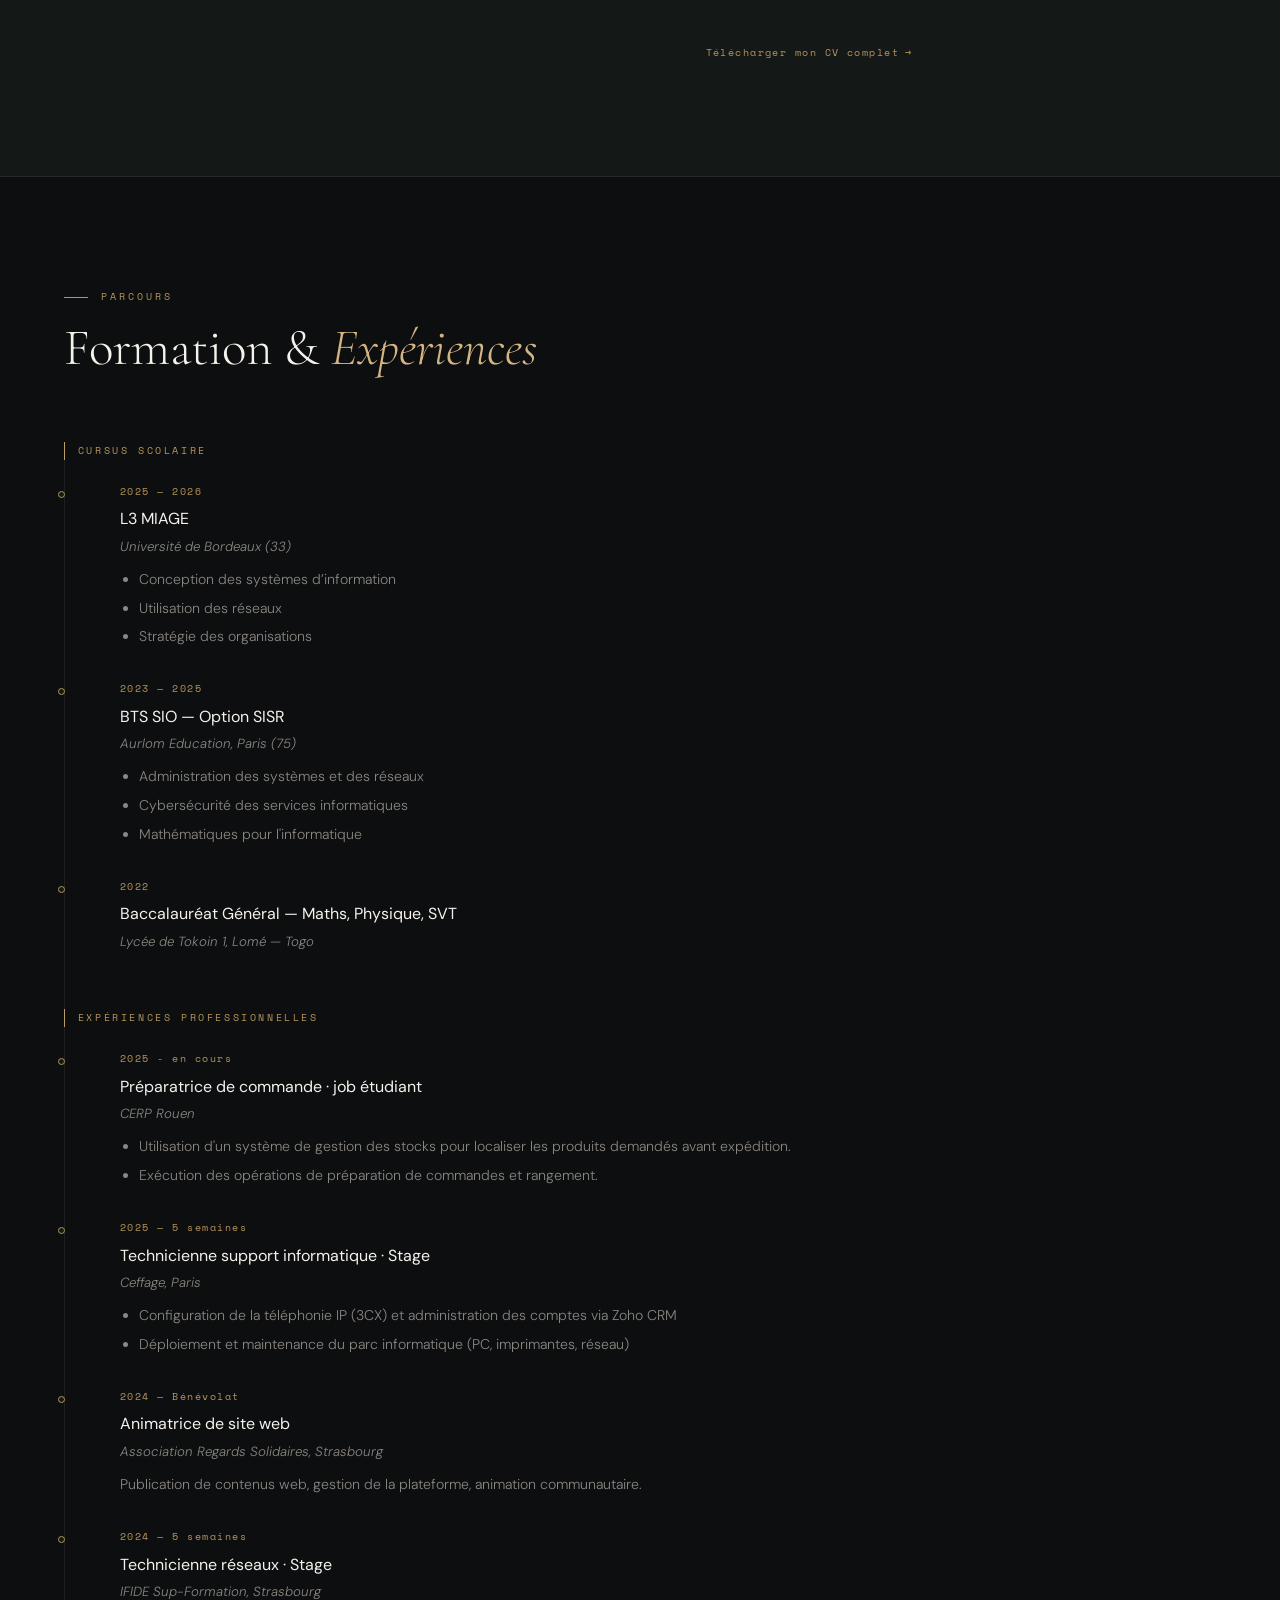
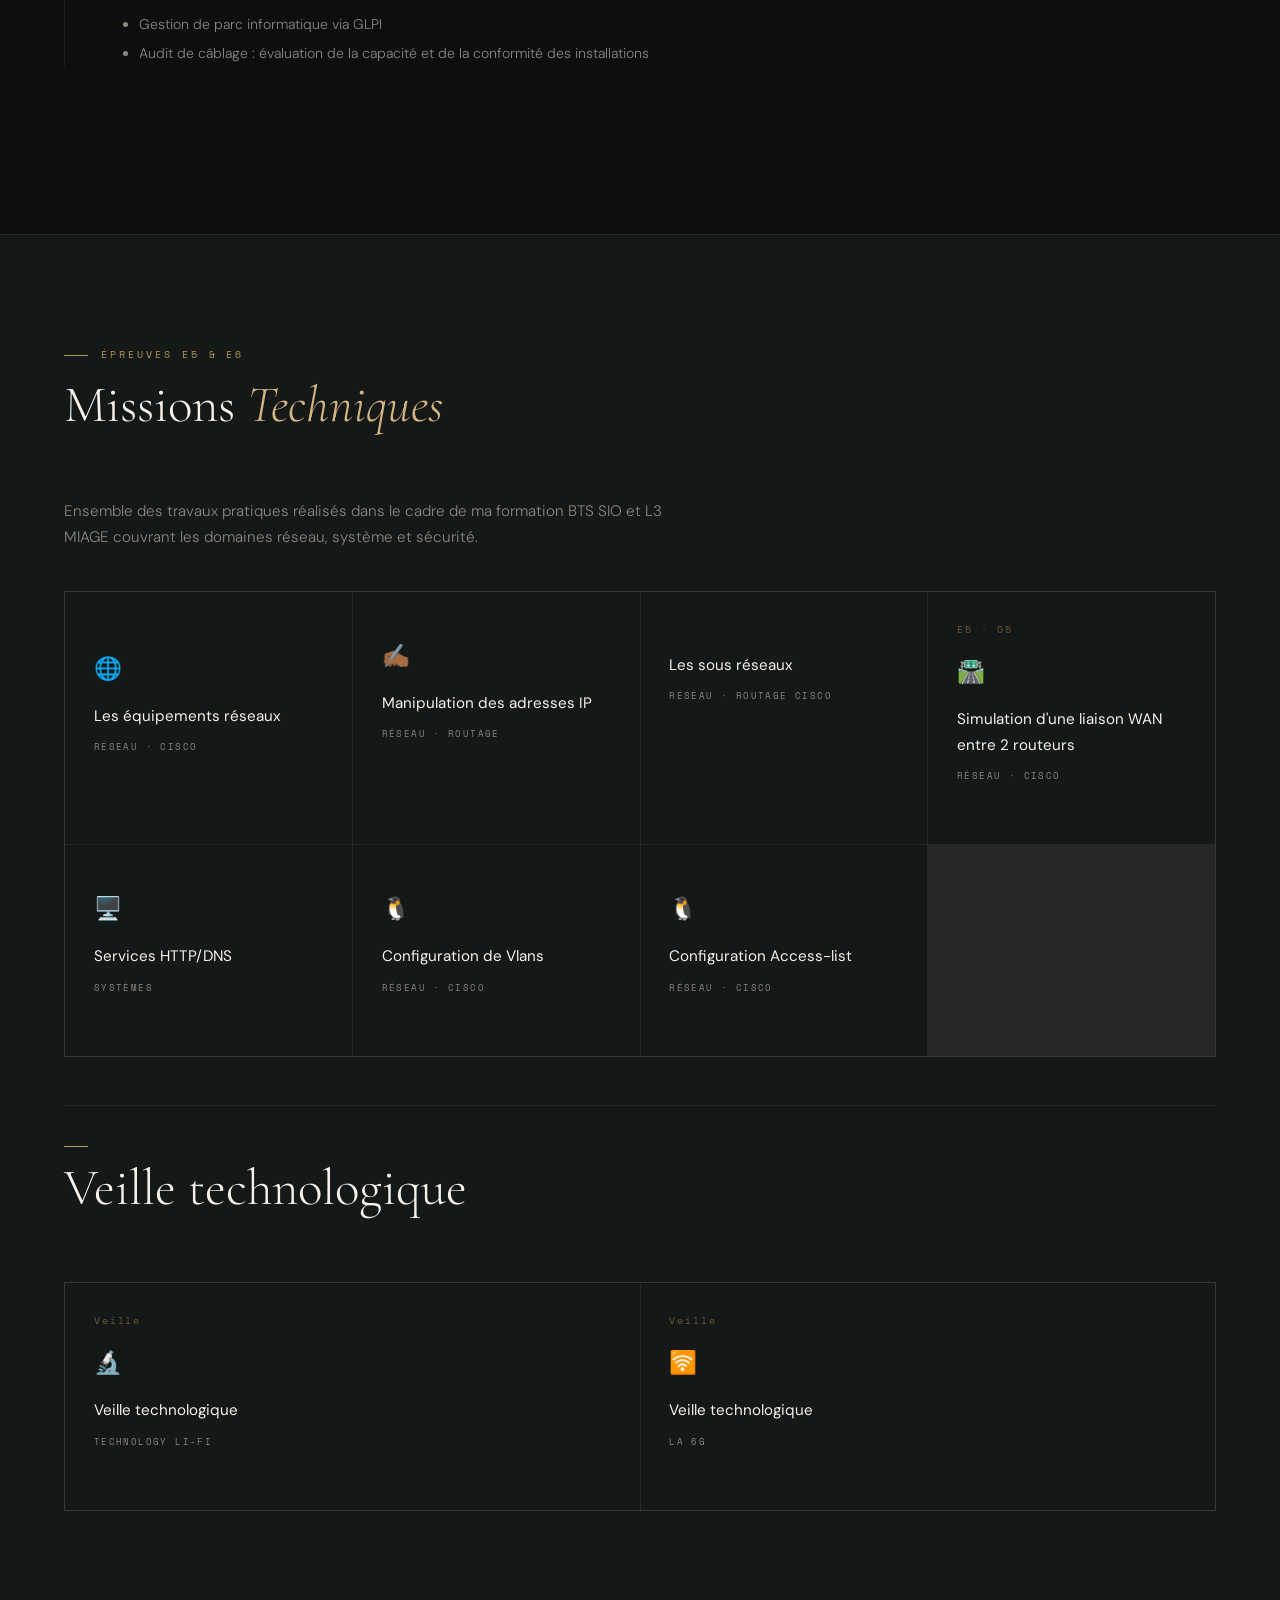
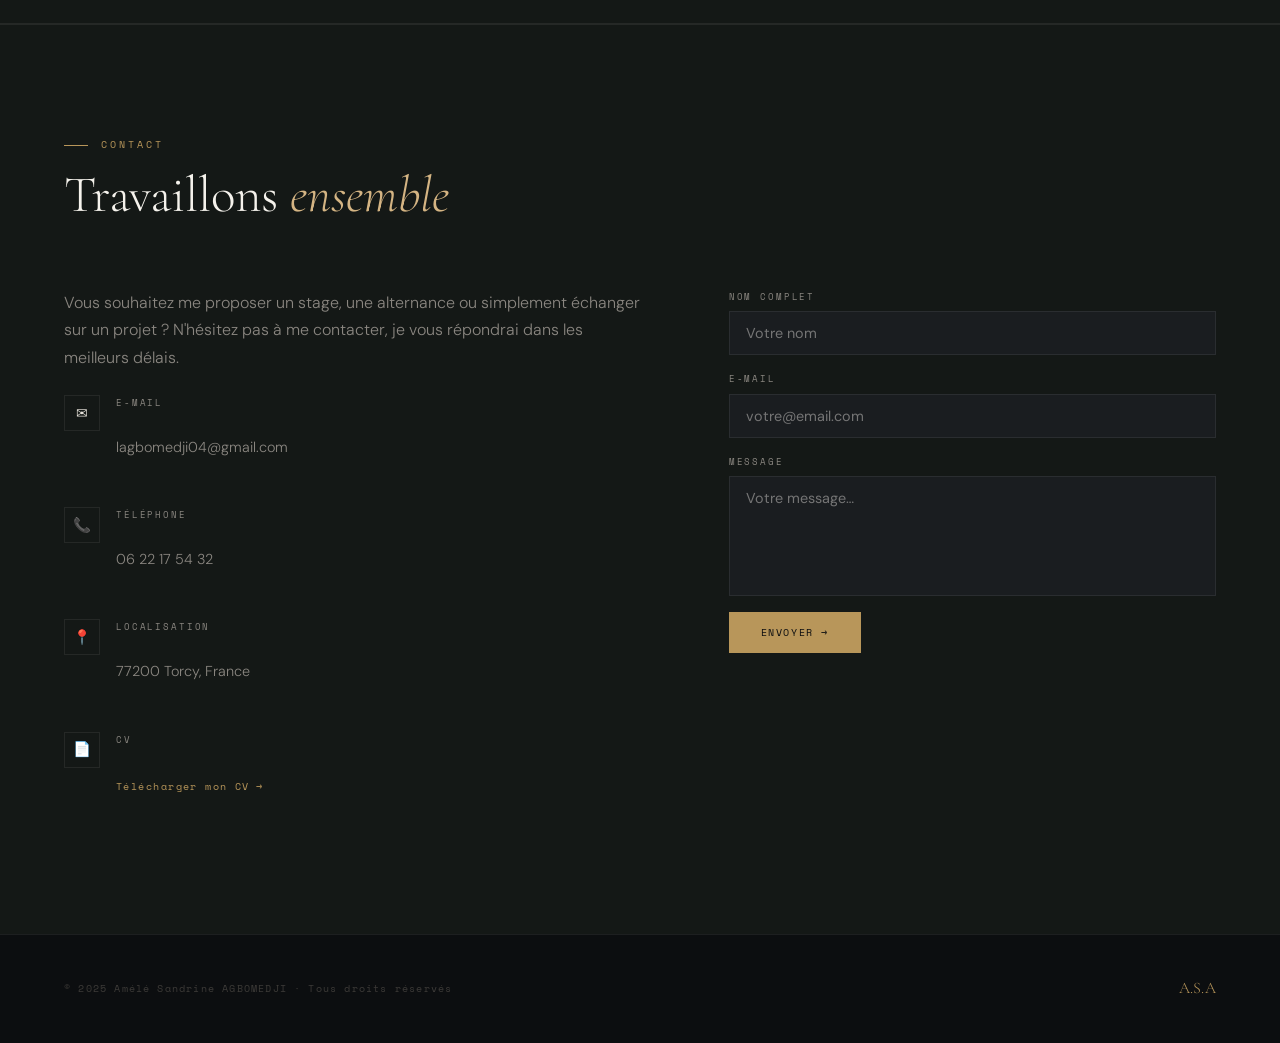
==== commit f9f382d1: "correction d'affichage" ====
--- a/index.html
+++ b/index.html
@@ -34,6 +34,7 @@
     <a href="#missions" onclick="closeMobile()">Missions</a>
     <a href="#certifications" onclick="closeMobile()">Certifications</a>
     <a href="#contact" onclick="closeMobile()">Contact</a>
+    <button class="theme-toggle" id="themeToggleMobile" aria-label="Changer de thème">☀️</button>
     <a href="cv.pdf" target="_blank">CV ↗</a>
   </div>
 
@@ -44,6 +45,7 @@
         <h2>Amélé <em> Sandrine </em> AGBOMEDJI</h2>
         <p class="hero-desc">
           Étudiante en Licence 3 MIAGE à l'Université de Bordeaux, je suis passionnée par les réseaux et les télécommunications. Rigoureuse et curieuse, je m'intéresse également aux enjeux financiers des entreprises. Sportive assidue et lectrice à mes heures perdues, je cultive au quotidien cette philosophie : « Qu'as-tu que tu n'aies reçu ? » - une maxime qui guide mon approche du travail et du partage des connaissances.
+        </p>
         <div class="hero-ctas">
           <a href="#missions" class="btn-primary">Voir mes missions</a>
           <a href="#contact" class="btn-outline">Me contacter</a>
@@ -54,7 +56,7 @@
           <div class="hero-avatar-border"></div>
           <div class="hero-avatar-bg">
             <img src="images\ph_S.jpg" alt="Sandrine AGBOMEDJI"
-              style="width:100%;height:100%;object-fit:cover;object-position:center;position:absolute;inset: 0px;"
+              style="width:100%;height:100%;object-fit:cover;object-position:center;position:absolute;inset: 0px;border-radius:50%;"
               onerror="this.style.display='none'" />
             <span class="initials-large"> </span>
           </div>
@@ -257,7 +259,7 @@
 
         <a href="fichiers/TDM9.pdf" class="mission-card" target="_blank">
           <p class="mission-num"></p><p class="mission-icon">🐧</p>
-          <p class="mission-title">Configuration Access-list</Access-list></p>
+          <p class="mission-title">Configuration Access-list</p>
           <p class="mission-tag">Réseau · Cisco</p>
           <p class="mission-arrow">→ Voir le document</p>
         </a>
--- a/Portfolio Sandrine.css
+++ b/Portfolio Sandrine.css
@@ -204,6 +204,8 @@
 .hero-avatar-wrap {
   width: 360px; height: 360px;
   position: relative;
+  border-radius: 50%;
+  overflow: hidden;
 }
 .hero-avatar-bg {
   position: absolute; inset: 0;
@@ -242,6 +244,7 @@
   transform: translate(-50%,-50%);
   animation: spin 30s linear infinite;
   pointer-events: none;
+  display: none;
 }
 @keyframes spin { to { transform: translate(-50%,-50%) rotate(360deg); } }
 
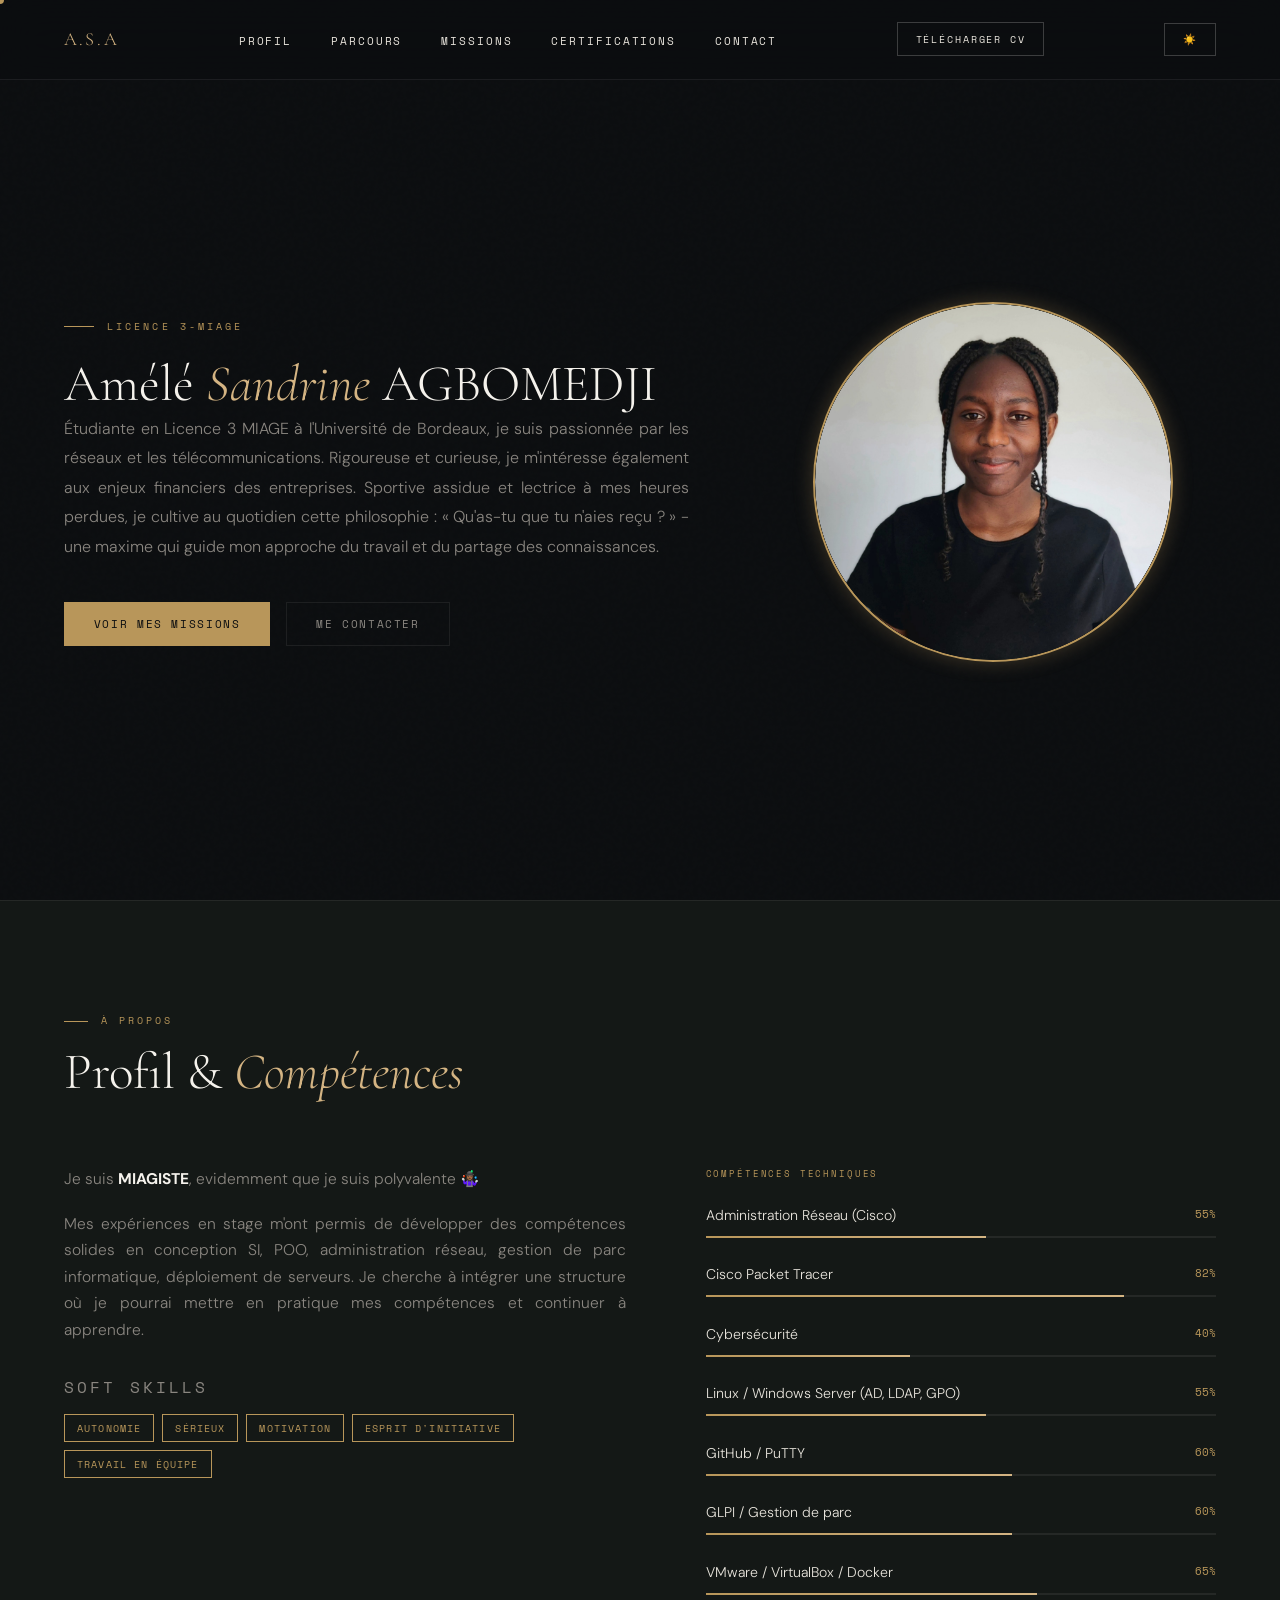
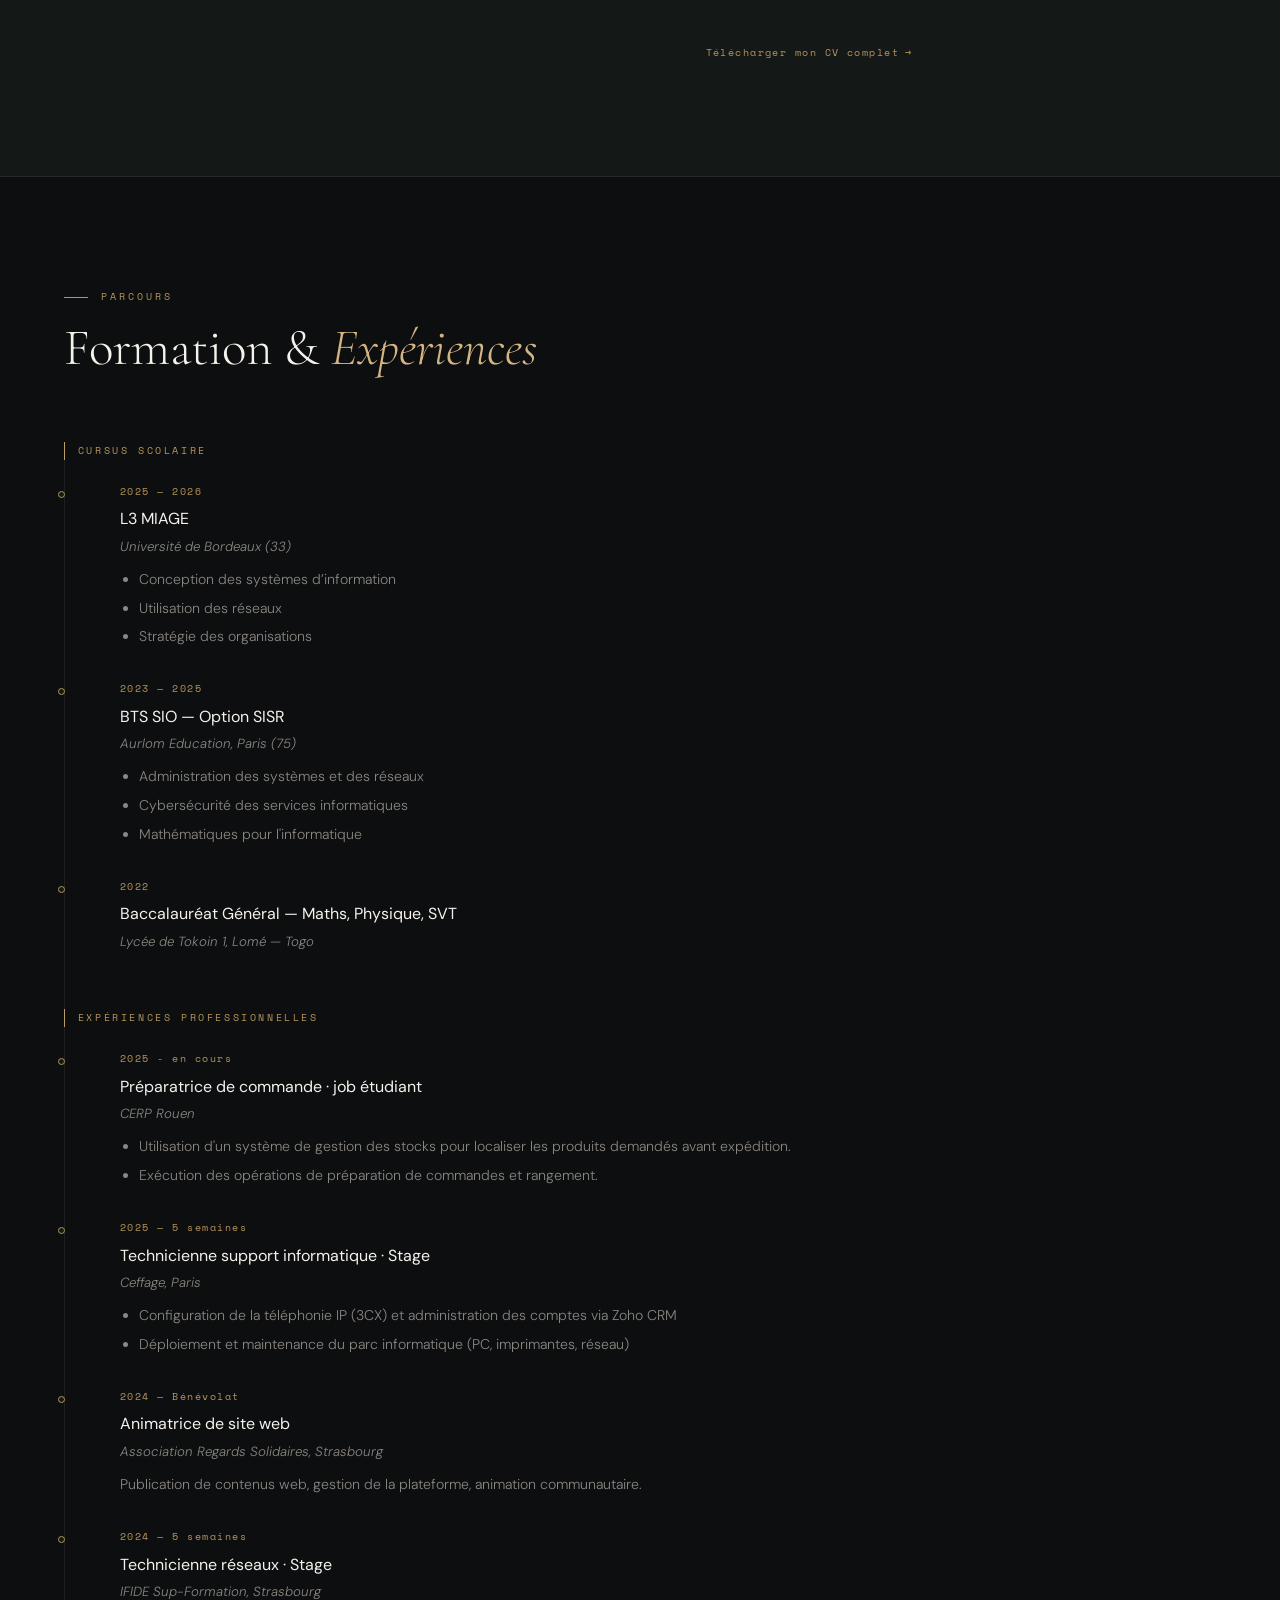
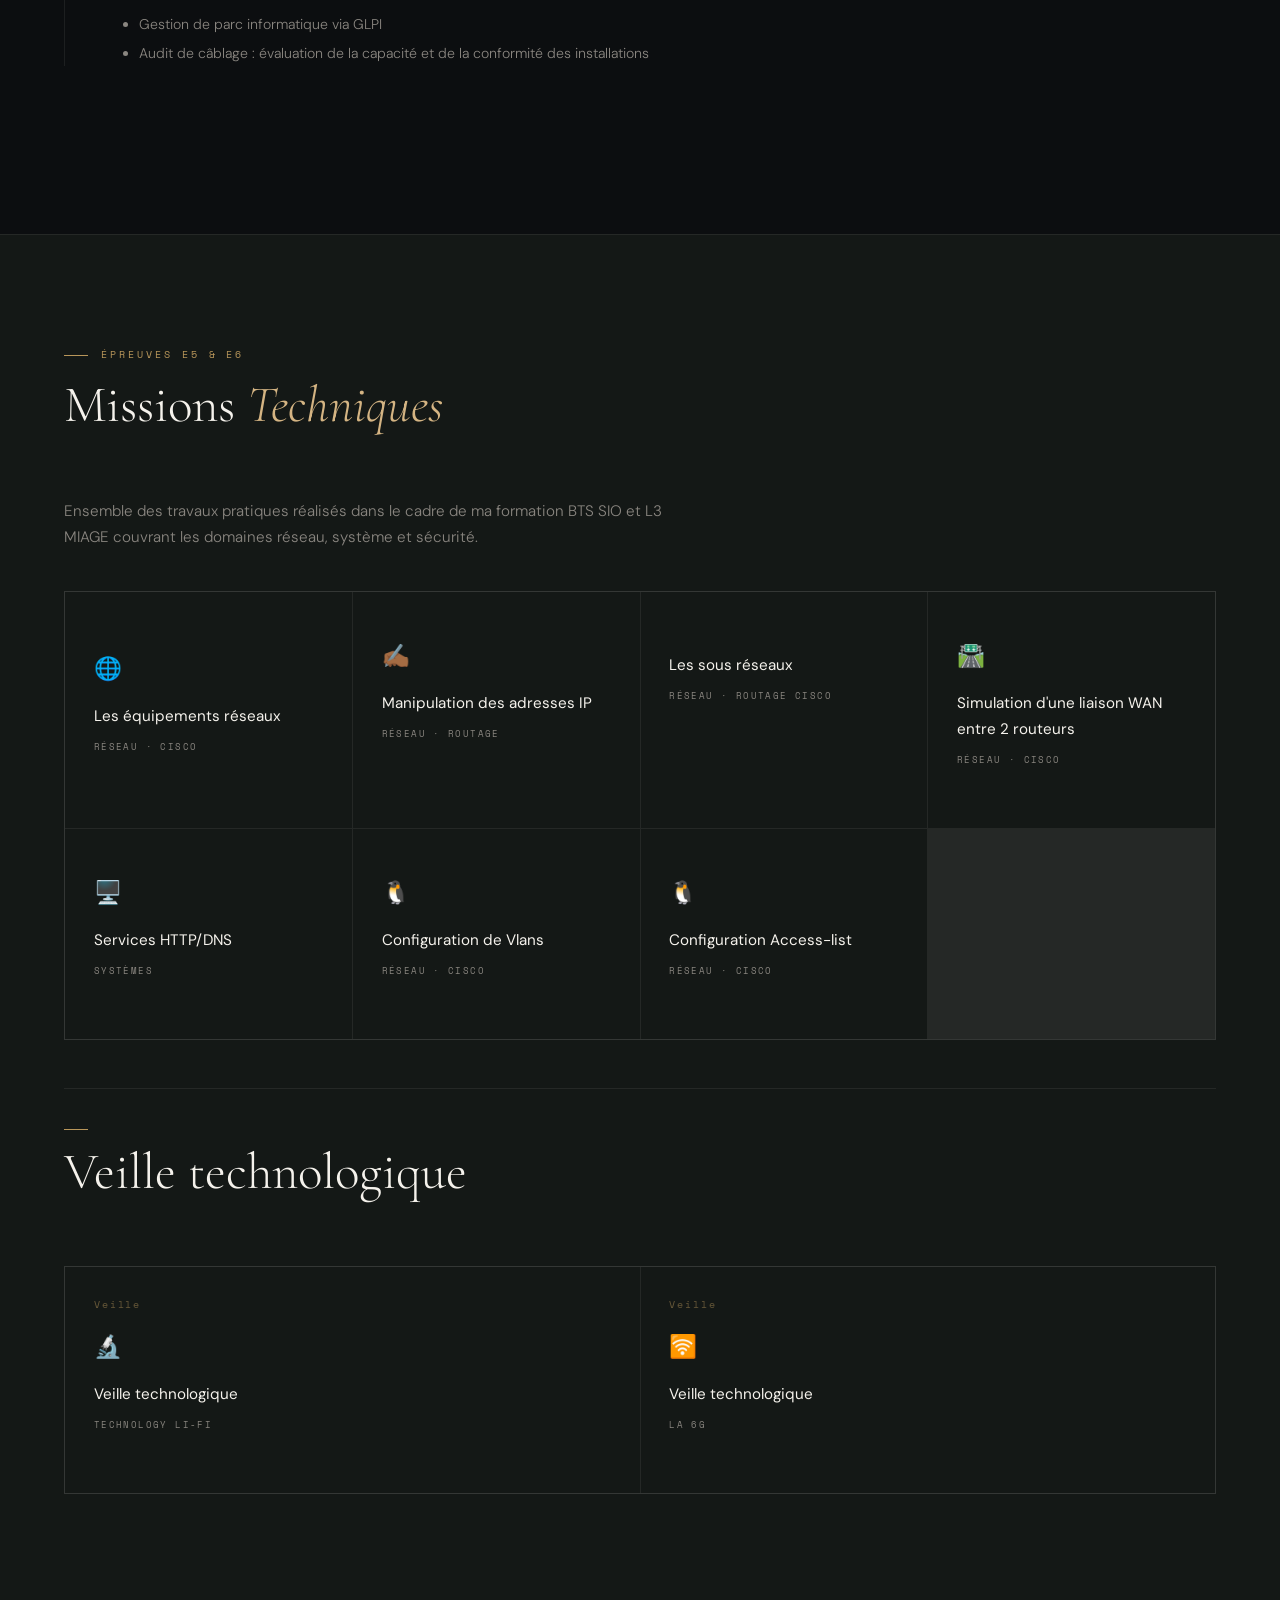
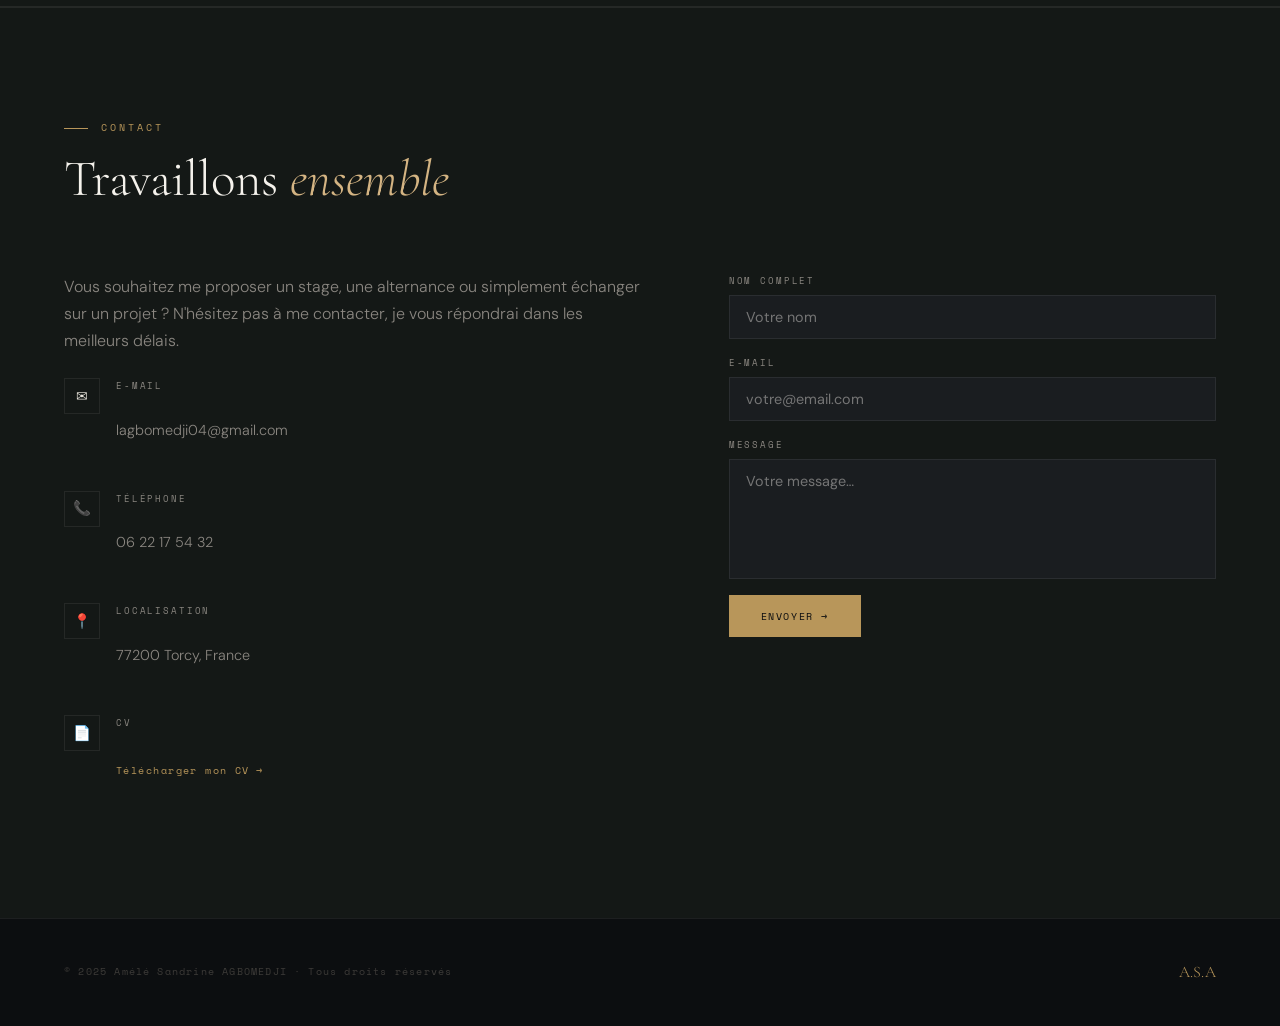
==== commit ba8bb330: "correction mise à jour CV" ====
--- a/index.html
+++ b/index.html
@@ -21,7 +21,7 @@
       <li><a href="#certifications">Certifications</a></li>
       <li><a href="#contact">Contact</a></li>
     </ul>
-    <a href="cv.pdf" class="nav-cv" target="_blank">Télécharger CV</a>
+    <a href="fichiers/CV_Recherche_de_Stage_Amele_Sandrine-2.pdf" class="nav-cv" target="_blank">Télécharger CV</a>
     <button class="theme-toggle" id="themeToggle" aria-label="Changer de thème">☀️</button>
     <button class="hamburger" id="hamburger" aria-label="Menu">
       <span></span><span></span><span></span>
@@ -35,7 +35,7 @@
     <a href="#certifications" onclick="closeMobile()">Certifications</a>
     <a href="#contact" onclick="closeMobile()">Contact</a>
     <button class="theme-toggle" id="themeToggleMobile" aria-label="Changer de thème">☀️</button>
-    <a href="cv.pdf" target="_blank">CV ↗</a>
+    <a href="fichiers/CV_Recherche_de_Stage_Amele_Sandrine-2.pdf" target="_blank">CV ↗</a>
   </div>
 
   <section id="hero">
@@ -237,7 +237,7 @@
         </a>
         
         <a href="fichiers/TDM5-V.pdf" class="mission-card" target="_blank">
-          <p class="mission-num">E5 · 05</p><p class="mission-icon">🛣️</p>
+          <p class="mission-num"></p><p class="mission-icon">🛣️</p>
           <p class="mission-title">Simulation d'une liaison WAN entre 2 routeurs</p>
           <p class="mission-tag">Réseau · Cisco</p>
           <p class="mission-arrow">→ Voir le document</p>
@@ -324,7 +324,7 @@
             <div class="contact-icon">📄</div>
             <div>
               <p class="contact-detail-label">CV</p>
-              <a href="cv.pdf" target="_blank" class="tl-link" style="margin-top:0;">Télécharger mon CV</a>
+              <a href="fichiers/CV_Recherche_de_Stage_Amele_Sandrine-2.pdf" target="_blank" class="tl-link" style="margin-top:0;">Télécharger mon CV</a>
             </div>
           </div>
         </div>
--- a/Portfolio Sandrine.css
+++ b/Portfolio Sandrine.css
@@ -206,6 +206,8 @@
   position: relative;
   border-radius: 50%;
   overflow: hidden;
+  border: 2px solid var(--accent);
+  box-shadow: 0 0 20px rgba(184, 150, 90, 0.3);
 }
 .hero-avatar-bg {
   position: absolute; inset: 0;
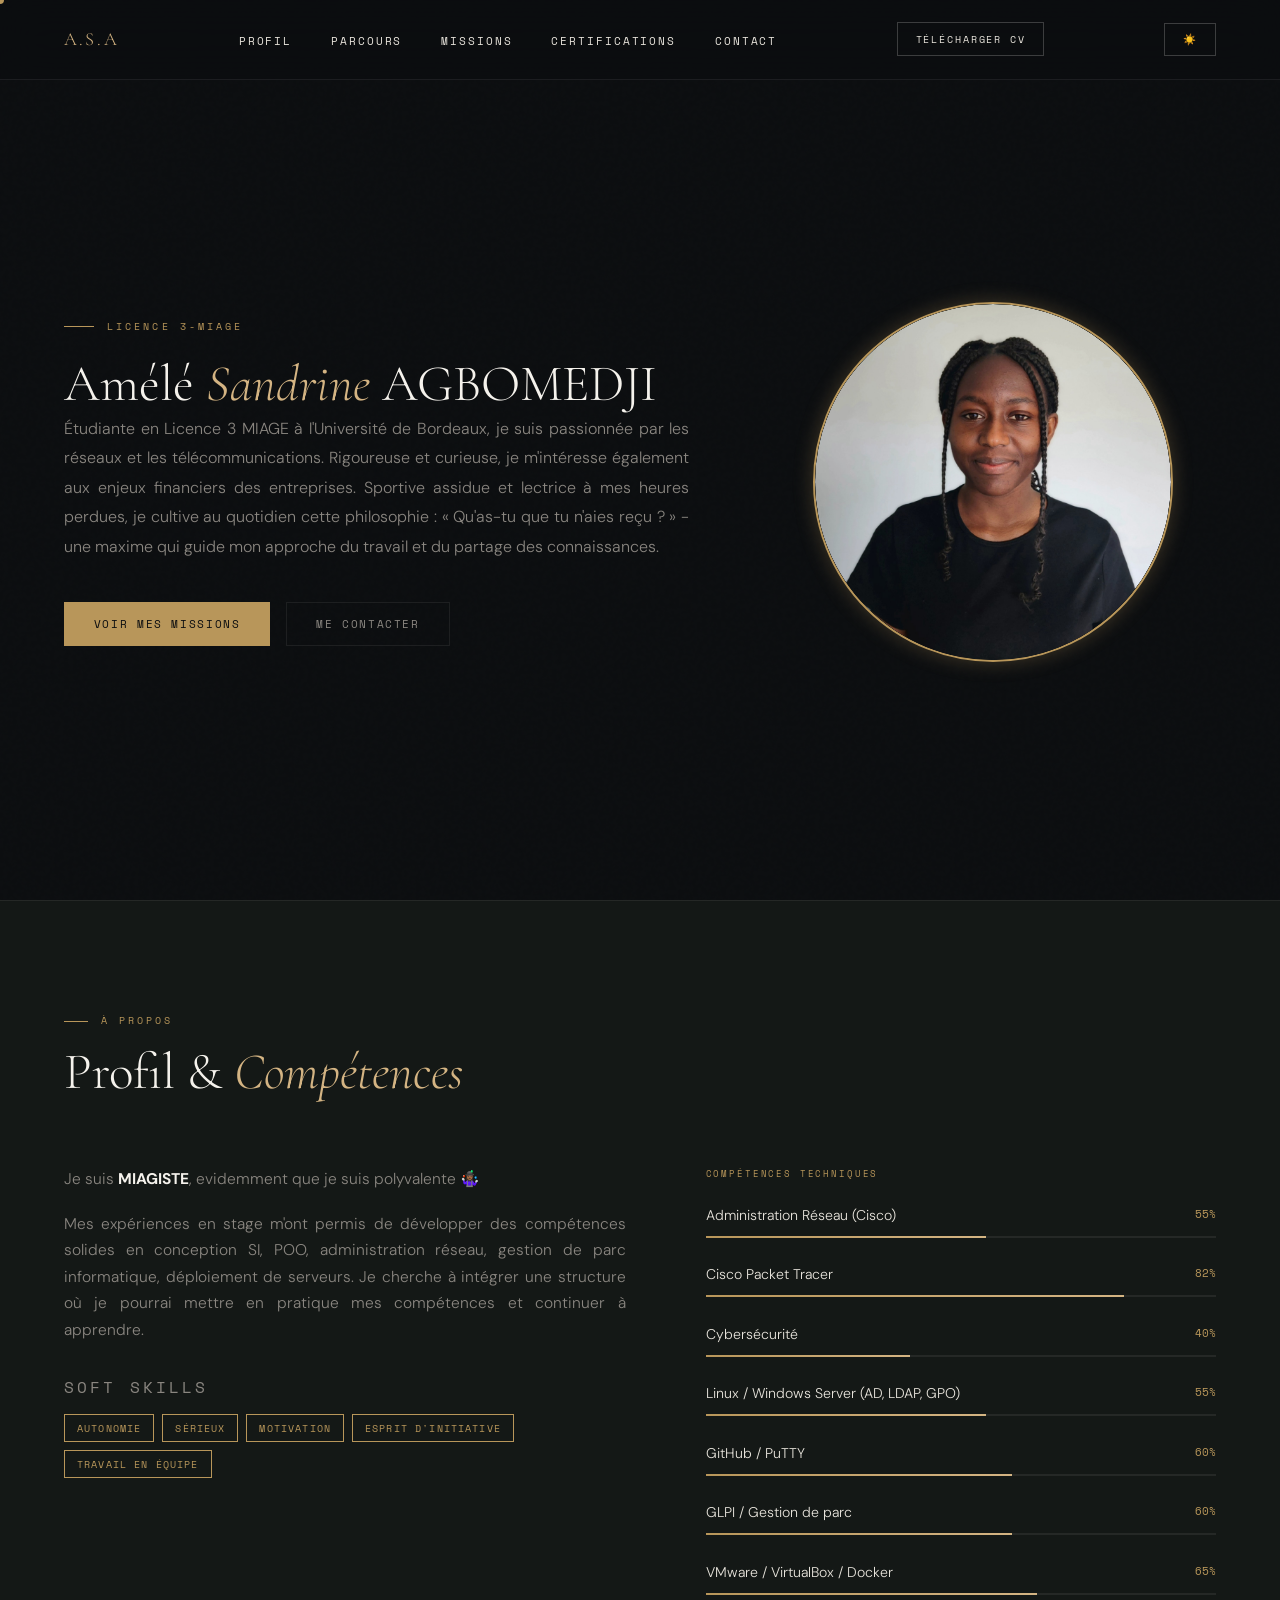
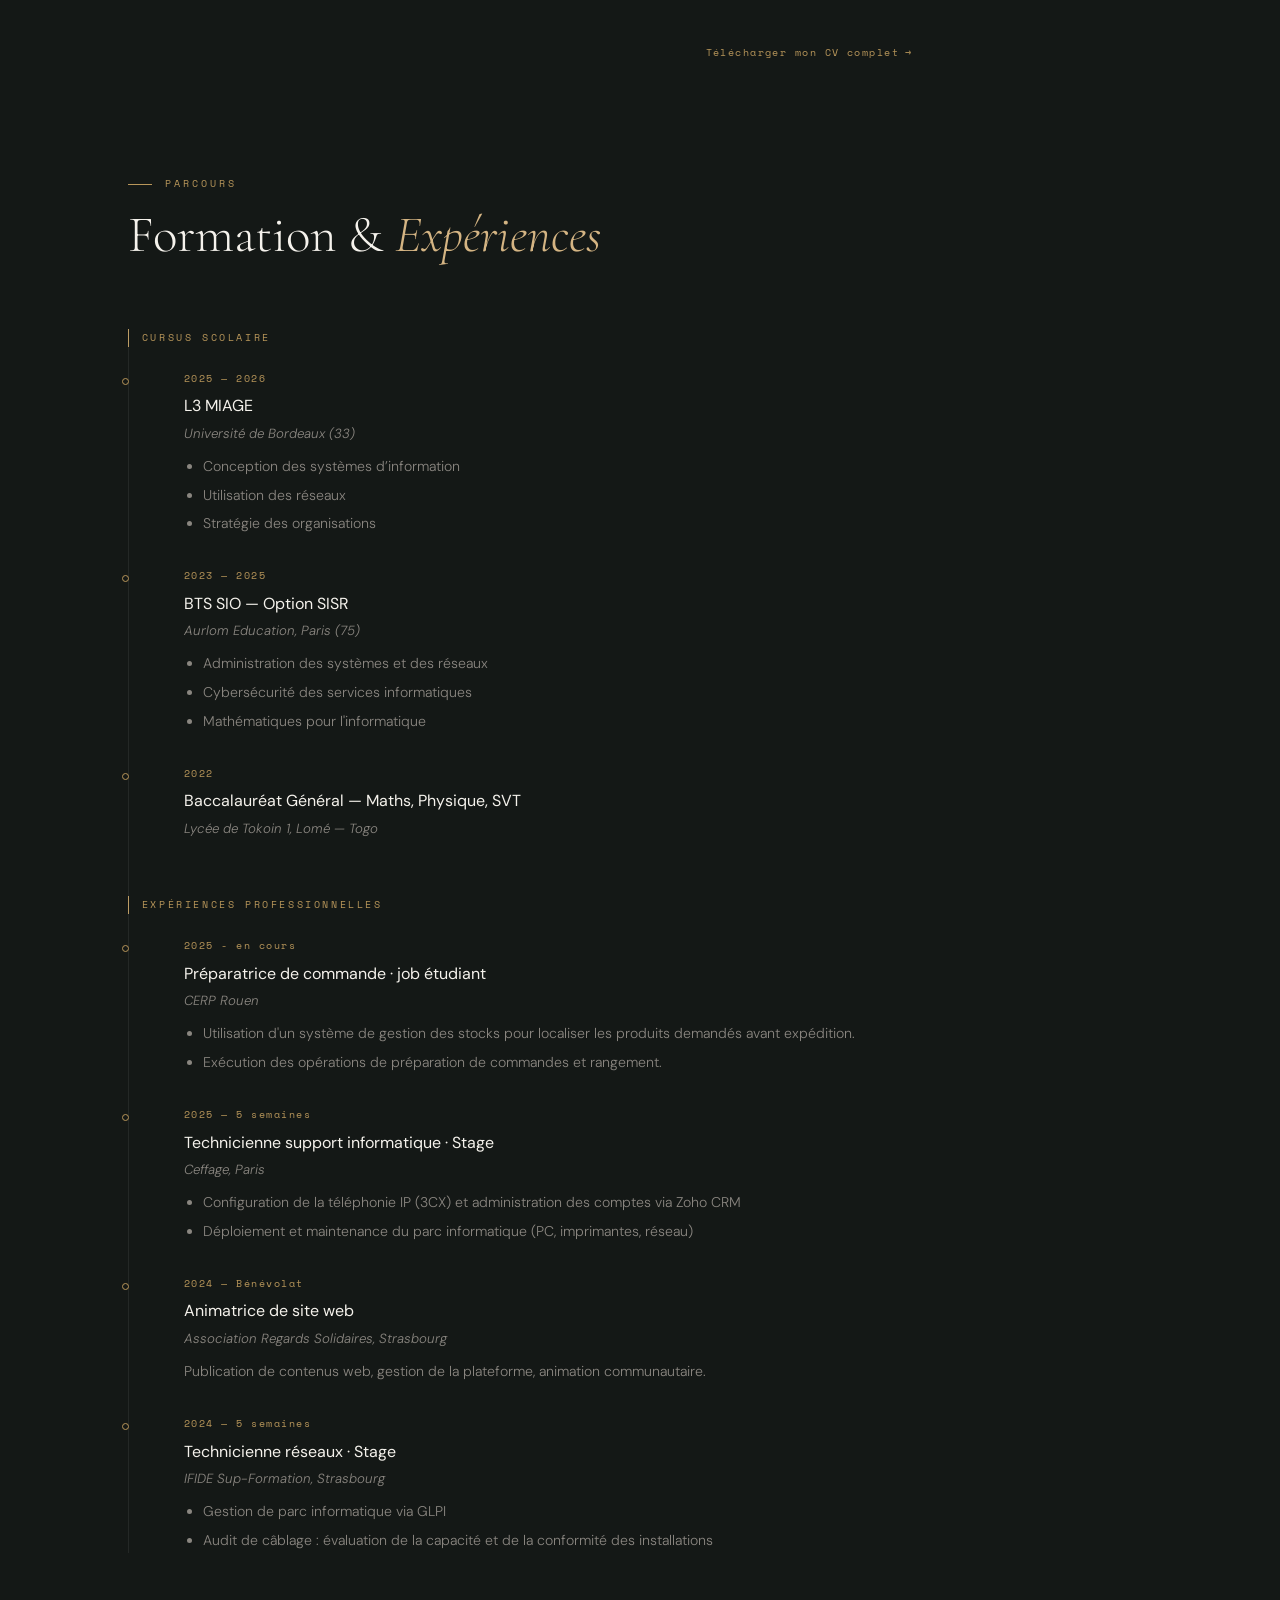
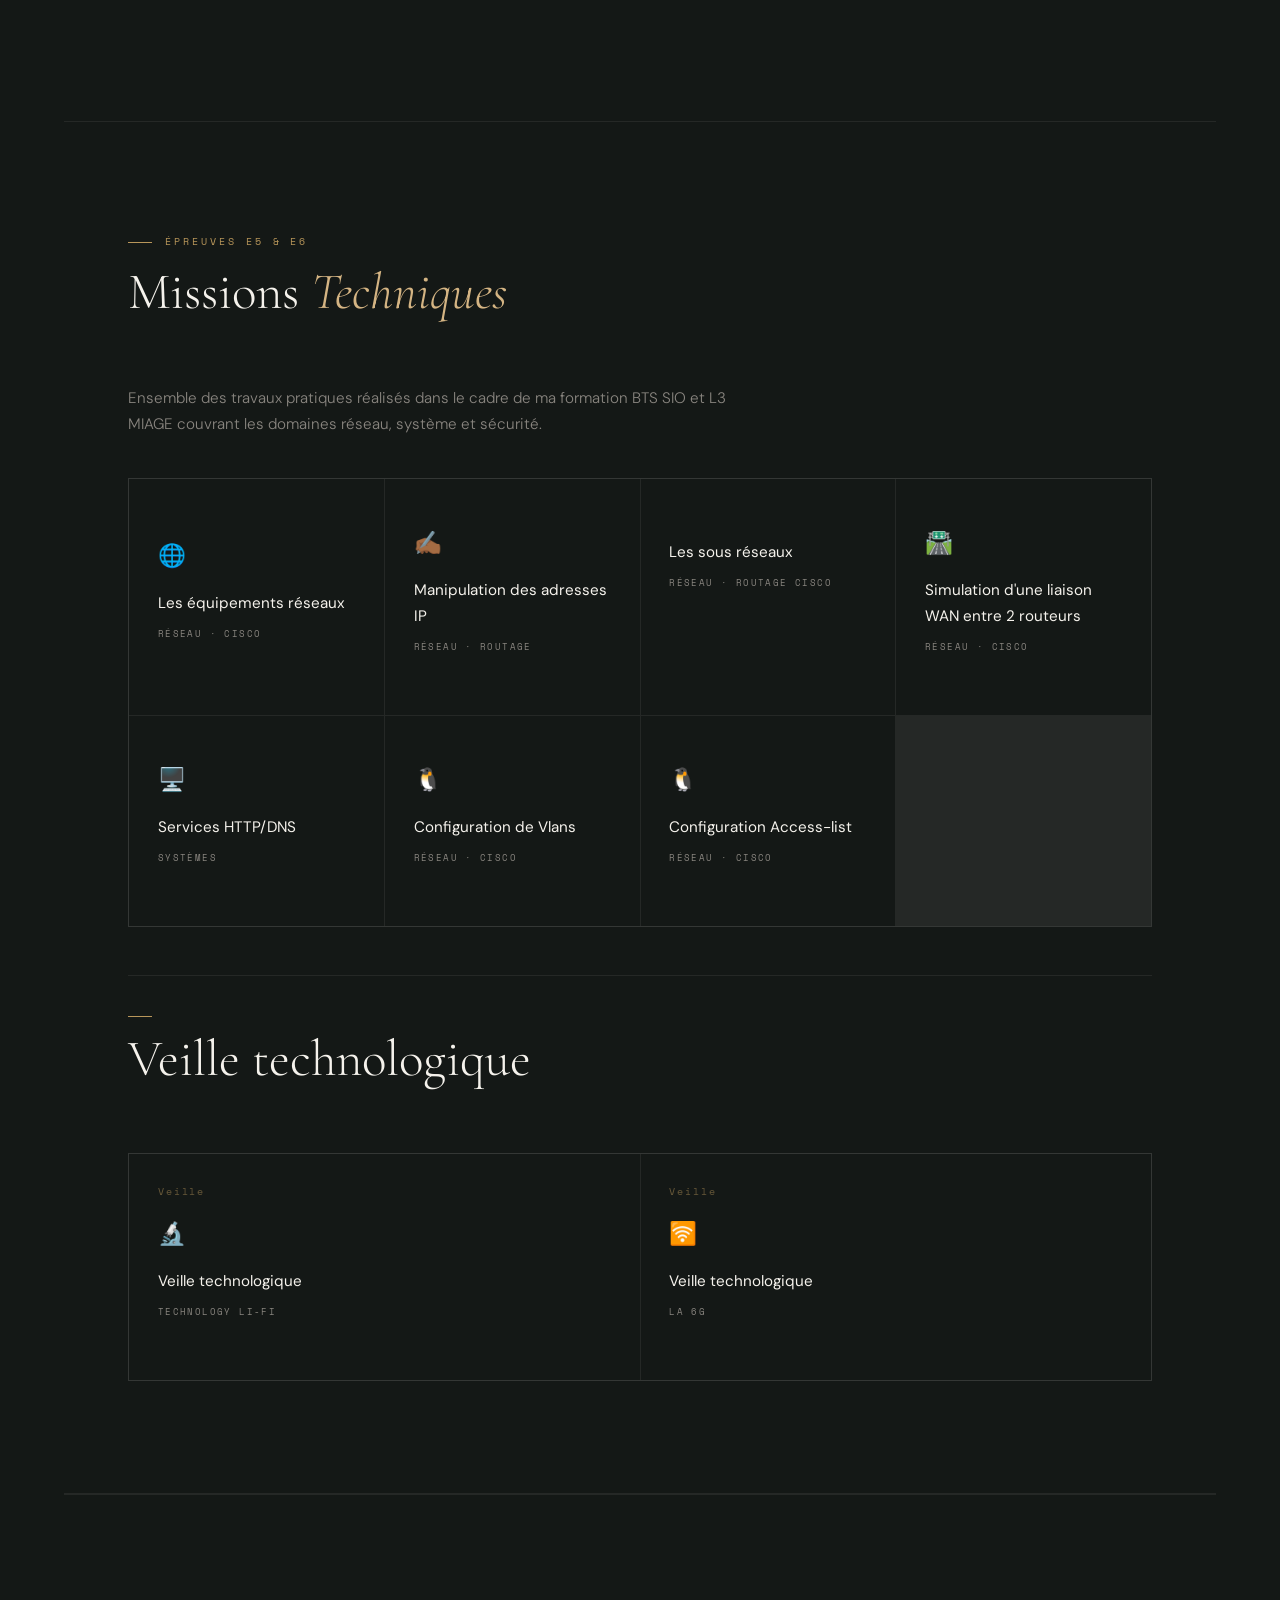
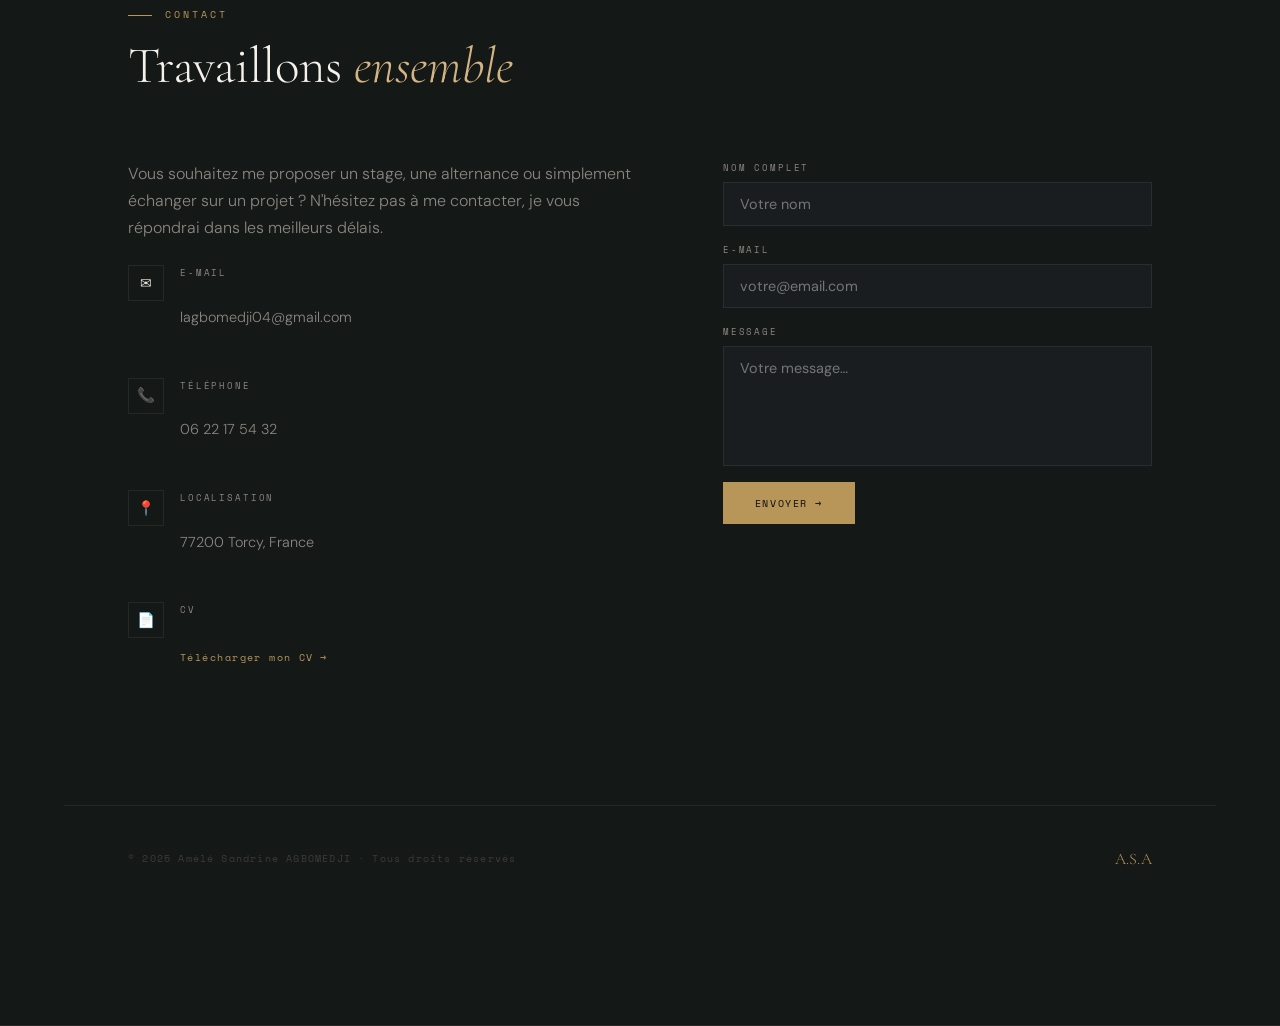
==== commit 405757af: "correction code" ====
--- a/index.html
+++ b/index.html
@@ -21,7 +21,7 @@
       <li><a href="#certifications">Certifications</a></li>
       <li><a href="#contact">Contact</a></li>
     </ul>
-    <a href="fichiers/CV_Recherche_de_Stage_Amele_Sandrine-2.pdf" class="nav-cv" target="_blank">Télécharger CV</a>
+    <a href="fichiers/CV_Recherche_de_Stage_Amele_Sandrine.pdf" class="nav-cv" target="_blank">Télécharger CV</a>
     <button class="theme-toggle" id="themeToggle" aria-label="Changer de thème">☀️</button>
     <button class="hamburger" id="hamburger" aria-label="Menu">
       <span></span><span></span><span></span>
@@ -35,7 +35,7 @@
     <a href="#certifications" onclick="closeMobile()">Certifications</a>
     <a href="#contact" onclick="closeMobile()">Contact</a>
     <button class="theme-toggle" id="themeToggleMobile" aria-label="Changer de thème">☀️</button>
-    <a href="fichiers/CV_Recherche_de_Stage_Amele_Sandrine-2.pdf" target="_blank">CV ↗</a>
+    <a href="fichiers/CV_Recherche_de_Stage_Amele_Sandrine.pdf" target="_blank">CV ↗</a>
   </div>
 
   <section id="hero">
@@ -122,10 +122,10 @@
             <div class="skill-bar"><div class="skill-fill" data-width="65"></div></div>
           </div>
           
-          <a href="cv.pdf" class="tl-link" target="_blank" style="margin-top:1.5rem;display:inline-flex;">Télécharger mon CV complet</a>
-        </div>
-      </div>
-    </div>
+          <a href="fichiers/CV_Recherche_de_Stage_Amele_Sandrine.pdf" class="tl-link" target="_blank" style="margin-top:1.5rem;display:inline-flex;">Télécharger mon CV complet</a>
+        </div>
+      </div>
+    </div
   </section>
 
   <section id="parcours">
@@ -324,7 +324,7 @@
             <div class="contact-icon">📄</div>
             <div>
               <p class="contact-detail-label">CV</p>
-              <a href="fichiers/CV_Recherche_de_Stage_Amele_Sandrine-2.pdf" target="_blank" class="tl-link" style="margin-top:0;">Télécharger mon CV</a>
+              <a href="fichiers/CV_Recherche_de_Stage_Amele_Sandrine.pdf" target="_blank" class="tl-link" style="margin-top:0;">Télécharger mon CV</a>
             </div>
           </div>
         </div>
